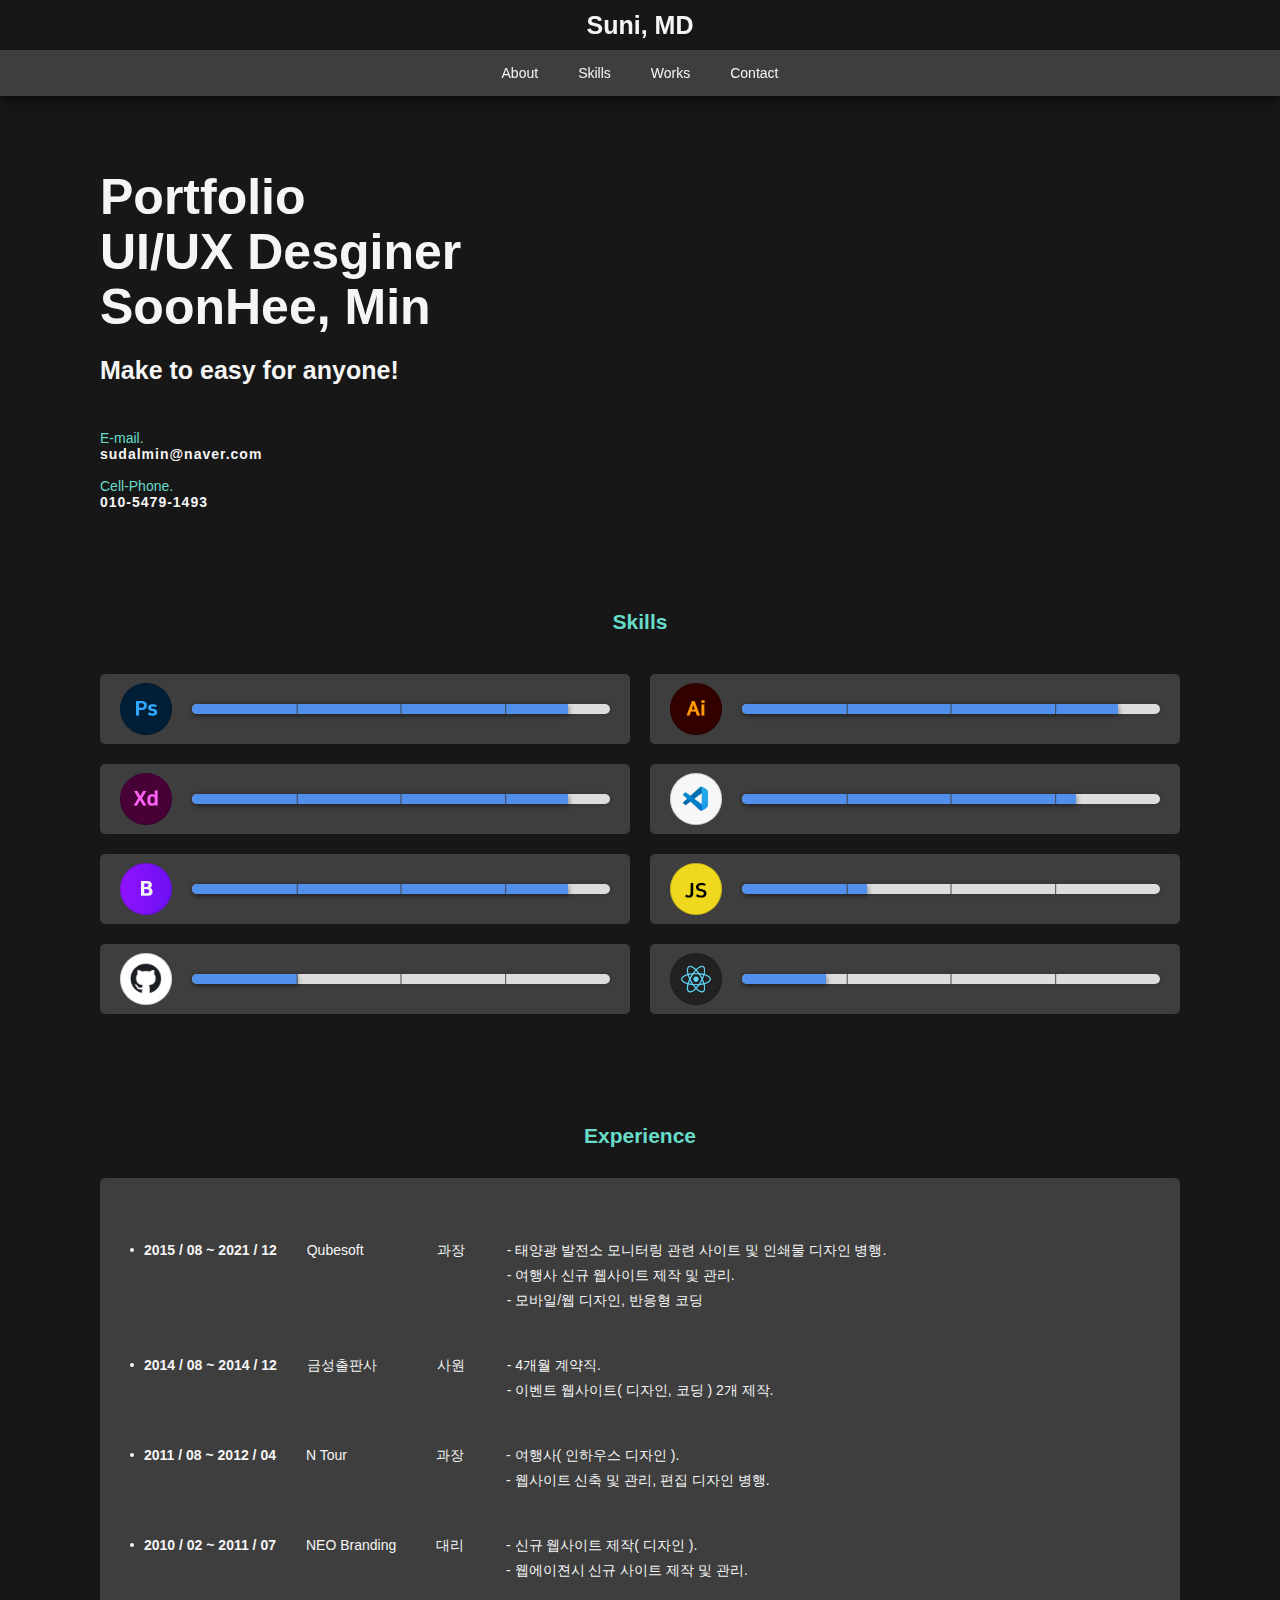
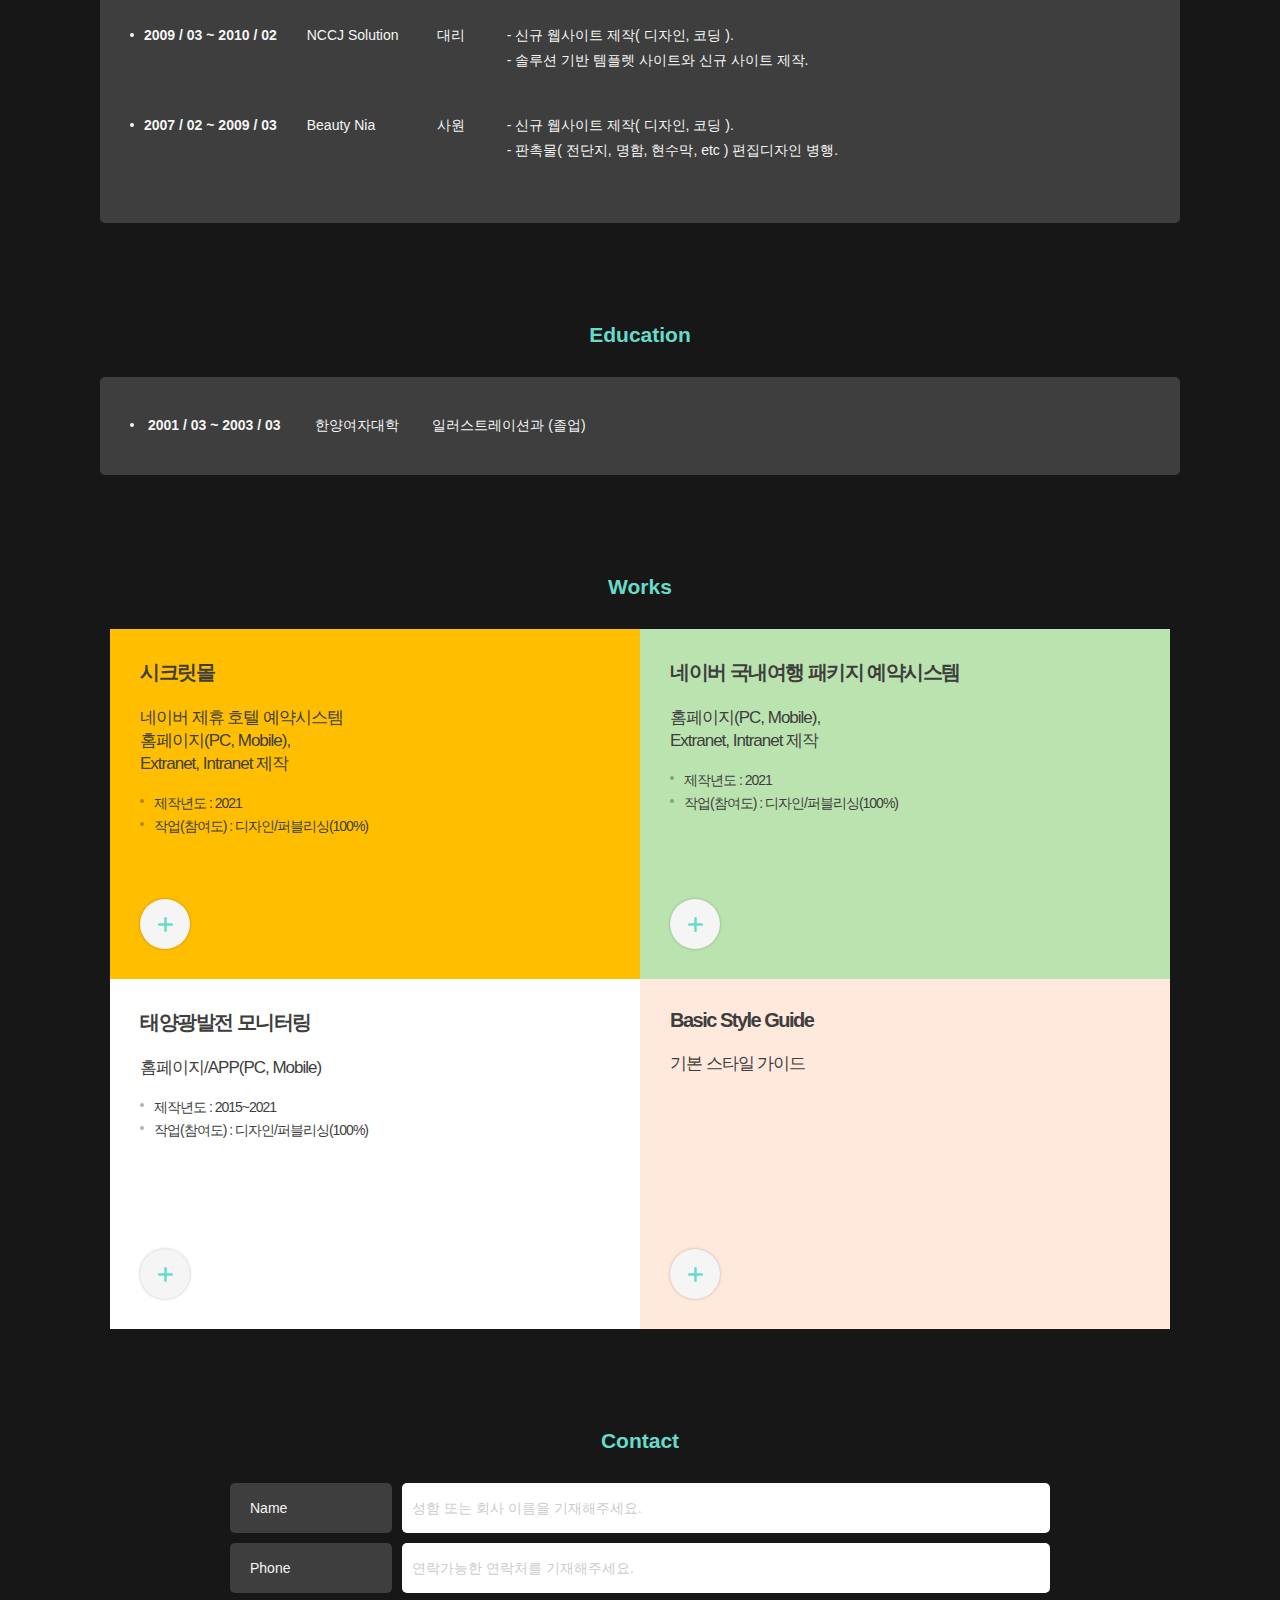
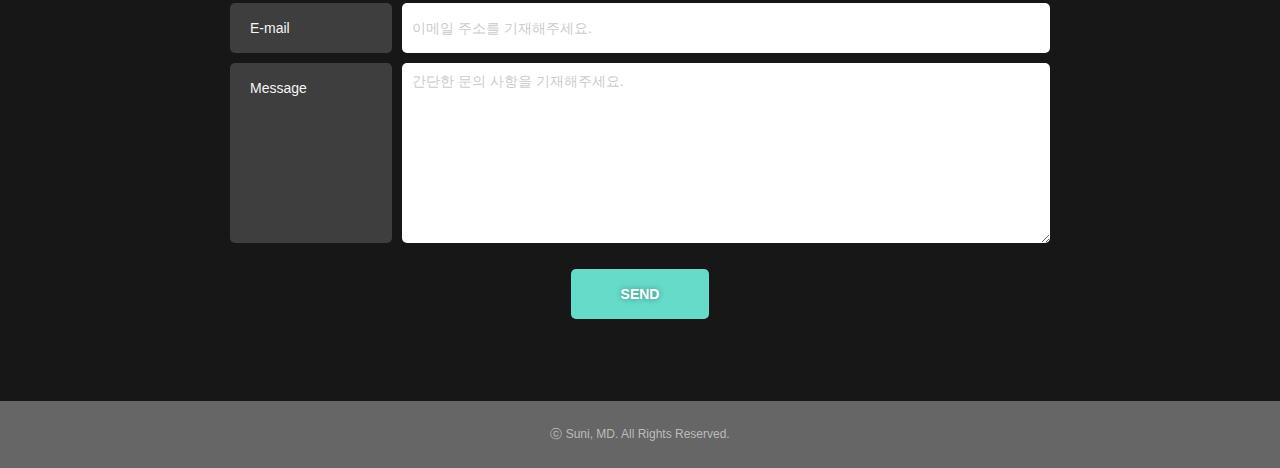
==== index.html @ 27a42ab7 "first commit" ====
<!DOCTYPE html>
<html lang="ko">
<head>
<meta charset="utf-8" />
<title>Suni - Portfolio</title>
<meta name="viewport" content="width=device-width,initial-scale=1.0,minimum-scale=1.0,maximum-scale=1.0" />
<link rel="stylesheet" href="css/common.css">
<script src="js/jquery-3.4.1.min.js"></script>
<script src="js/includeHtml.js"></script>

</head>
<body>

<!-- ------------------------------------ -->

<!-- 모달 -->
<script>includeModal();</script>

<script type="text/javascript">

	$(document).ready(function(){
		$(".load_overlay, .load_overlay_01, .load_overlay_02, .load_overlay_03").click(function(){
			$("html").css("height","100%");
			$("html").css("overflow","auto");
			$("body").css("height","100%");
			$("body").css("overflow","auto");
		});

		$(".load_overlay").click(function(){
			$(".modal-wrapper").show();
		});
		$(".load_overlay_01").click(function(){
			$(".modal-wrapper_01").show();
		});
		$(".load_overlay_02").click(function(){
			$(".modal-wrapper_02").show();
		});
		$(".load_overlay_03").click(function(){
			$(".modal-wrapper_03").show();
		});

		$(".btn_close").click(function(){
			$(".modal-wrapper").hide();
			$(".modal-wrapper_01").hide();
			$(".modal-wrapper_02").hide();
			$(".modal-wrapper_03").hide();
			$(".modal-wrapper").hide();
			$("html").css("height","initial");
			$("html").css("overflow","auto");
			$("body").css("height","initial");
			$("body").css("overflow","auto");
		});
	});

</script>

<!-- ------------------------------------ -->
	<div>

		<!-- header -->
		<div class="header">
			<div class="h_wrap">
				<div class="logo">Suni, MD</div>
				<div class="hamburg"><img src="img/ic_hamburg.svg"/></div>
				<div class="gnb">
					<ul>
						<li>About</li>
						<li>Skills</li>
						<li>Works</li>
						<li>Contact</li>
					</ul>
				</div>
			</div>
		</div>

		<script>
			 window.onscroll = function() {scrollFunction()};

			// var media = window.matchMedia(mediaQueryString);
			
			let vHeader = document.querySelector(".header");
			let vHwrap = document.querySelector(".h_wrap");
			let vLogo = document.querySelector(".logo");
			let vGnb = document.querySelector(".gnb");

			if (matchMedia("screen and (min-width: 576px)").matches) {
				// 767px 이상에서 사용할 JavaScript
				function scrollFunction() {
				  if (document.body.scrollTop > 300 || document.documentElement.scrollTop > 300 ) {
				  	vHeader.classList.add("ch_header");
				  	vHwrap.classList.add("ch_h_wrap");
				  	vLogo.classList.add("ch_logo");
				  	vGnb.classList.add("ch_gnb");
				  } else {
				  	vHeader.classList.remove("ch_header");
				  	vHwrap.classList.remove("ch_h_wrap");
				  	vLogo.classList.remove("ch_logo");
				  	vGnb.classList.remove("ch_gnb");
				  }
				}
			} else {
			  // 767px 미만에서 사용할 JavaScript
			  function scrollFunction() {
				  if (document.body.scrollTop > 300 || document.documentElement.scrollTop > 300 ) {
				  	vHeader.classList.add("ch_header");
				  	vHwrap.classList.add("ch_h_wrap");
				  	vLogo.classList.add("ch_logo");
				  	vGnb.classList.add("ch_gnb");
				  } else {
				  	vHeader.classList.remove("ch_header");
				  	vHwrap.classList.remove("ch_h_wrap");
				  	vLogo.classList.remove("ch_logo");
				  	vGnb.classList.remove("ch_gnb");
				  }
				}
			}

		</script>

		<!-- contents -->
		<div class="contents">

			<div class="wr_cont">
				<!-- ------------------------------------ -->
				<div class="p_about">
					<p>
						Portfolio<br/>
						UI/UX Desginer<br/>
						SoonHee, Min<br/>
						<span style="font-size:50%;">Make to easy for anyone!</span>

					</p>
					<br/>
					<br/>
					<dl>
						<dt>E-mail.</dt>
						<dd>sudalmin@naver.com</dd>
					</dl>
					<br/>
					<dl>
						<dt>Cell-Phone.</dt>
						<dd>010-5479-1493</dd>
					</dl>
				</div>

				<!-- ------------------------------------ -->
				<div class="p_skill">
					<h2>Skills</h2>
					<ul>
						<li>
							<div class="sbox">
								<div class="ic_gpro posi_01"></div>
								<div class="bar">
									<div class="line"></div>
									<span style="width:90%;"></span>
								</div>
							</div>
						</li>
						<li>
							<div class="sbox">
								<div class="ic_gpro posi_02"></div>
								<div class="bar">
									<div class="line"></div>
									<span style="width:90%;"></span>
								</div>
							</div>
						</li>
						<li>
							<div class="sbox">
								<div class="ic_gpro posi_03"></div>
								<div class="bar">
									<div class="line"></div>
									<span style="width:90%;"></span>
								</div>
							</div>
						</li>
						<li>
							<div class="sbox">
								<div class="ic_gpro posi_04"></div>
								<div class="bar">
									<div class="line"></div>
									<span style="width:80%;"></span>
								</div>
							</div>
						</li>
						<li>
							<div class="sbox">
								<div class="ic_gpro posi_05"></div>
								<div class="bar">
									<div class="line"></div>
									<span style="width:90%;"></span>
								</div>
							</div>
						</li>
						<li>
							<div class="sbox">
								<div class="ic_gpro posi_06"></div>
								<div class="bar">
									<div class="line"></div>
									<span style="width:30%;"></span>
								</div>
							</div>
						</li>
						<li>
							<div class="sbox">
								<div class="ic_gpro posi_07"></div>
								<div class="bar">
									<div class="line"></div>
									<span style="width:25%;"></span>
								</div>
							</div>
						</li>
						<li>
							<div class="sbox">
								<div class="ic_gpro posi_08"></div>
								<div class="bar">
									<div class="line"></div>
									<span style="width:20%;"></span>
								</div>
							</div>
						</li>
					</ul>
				</div>

				<!-- ------------------------------------ -->
				<div class="p_Expe">
					<h2>Experience</h2>
					<div>
						<ul>
							<li>
								<span>2015 / 08 ~ 2021 / 12</span>
								<span class="c_name">Qubesoft</span>
								<span class="c_local">과장</span>
								<span>
									- 태양광 발전소 모니터링 관련 사이트 및 인쇄물 디자인 병행.<br/>
									- 여행사 신규 웹사이트 제작 및 관리.<br/>
									- 모바일/웹 디자인, 반응형 코딩
								</span>
							</li>
							<li>
								<span>2014 / 08 ~ 2014 / 12</span>
								<span class="c_name">금성출판사</span>
								<span class="c_local">사원</span>
								<span>
									- 4개월 계약직.<br/>
									- 이벤트 웹사이트( 디자인, 코딩 ) 2개 제작. 
								</span>
							</li>
							<li>
								<span>2011 / 08 ~ 2012 / 04</span>
								<span class="c_name">N Tour</span>
								<span class="c_local">과장</span>
								<span>
									- 여행사( 인하우스 디자인 ).<br/>
									- 웹사이트 신축 및 관리, 편집 디자인 병행.  
								</span>
							</li>
							<li>
								<span>2010 / 02 ~ 2011 / 07</span>
								<span class="c_name">NEO Branding</span>
								<span class="c_local">대리</span>
								<span>
									- 신규 웹사이트 제작( 디자인 ).<br/>
									- 웹에이젼시 신규 사이트 제작 및 관리. 
								</span>
							</li>
							<li>
								<span>2009 / 03 ~ 2010 / 02</span>
								<span class="c_name">NCCJ Solution</span>
								<span class="c_local">대리</span>
								<span>
									- 신규 웹사이트 제작( 디자인, 코딩 ).<br/>
									- 솔루션 기반 템플렛 사이트와 신규 사이트 제작. 
								</span>
							</li>
							<li>
								<span>2007 / 02 ~ 2009 / 03</span>
								<span class="c_name">Beauty Nia</span>
								<span class="c_local">사원</span>
								<span>
									- 신규 웹사이트 제작( 디자인, 코딩 ).<br/>
									- 판촉물( 전단지, 명함, 현수막, etc ) 편집디자인 병행. 
								</span>
							</li>
						</ul>

						<!-- <table>
							<colgroup>
								<col style="width: 20%;">
								<col style="width: 10%;">
								<col style="width: 10%;">
								<col style="width: 60%;">
							</colgroup>
							<thead>
								<tr>
									<th>기간</th>
									<th>회사명</th>
									<th>직급</th>
									<th>업무 내용</th>
								</tr>
							</thead>
							<tbody>
								<tr>
									<td>2015 / 08 ~ 2021 / 12</td>
									<td>Qubesoft</td>
									<td>과장</td>
									<td class="t_left">
										- 태양광 발전소 모니터링 관련 사이트 및 인쇄물 디자인 병행.<br/>
										- 여행사 신규 웹사이트 제작 및 관리.<br/>
										- 모바일/웹 디자인, 반응형 코딩
									</td>
								</tr>
								<tr>
									<td>2014 / 08 ~ 2014 / 12</td>
									<td>금성출판사</td>
									<td>사원</td>
									<td class="t_left">
										- 4개월 계약직.<br/>
										- 이벤트 웹사이트( 디자인, 코딩 ) 2개 제작. 
									</td>
								</tr>
								<tr>
									<td>2011 / 08 ~ 2012 / 04</td>
									<td>N Tour</td>
									<td>과장</td>
									<td class="t_left">
										- 여행사( 인하우스 디자인 ).<br/>
										- 웹사이트 신축 및 관리, 편집 디자인 병행.  
									</td>
								</tr>
								<tr>
									<td>2010 / 02 ~ 2011 / 07</td>
									<td>NEO Branding</td>
									<td>대리</td>
									<td class="t_left">
										- 신규 웹사이트 제작( 디자인 ).<br/>
										- 웹에이젼시 신규 사이트 제작 및 관리. 
									</td>
								</tr>
								<tr>
									<td>2009 / 03 ~ 2010 / 02</td>
									<td>NCCJ Solution</td>
									<td>대리</td>
									<td class="t_left">
										- 신규 웹사이트 제작( 디자인, 코딩 ).<br/>
										- 솔루션 기반 템플렛 사이트와 신규 사이트 제작. 
									</td>
								</tr>
								<tr>
									<td>2007 / 02 ~ 2009 / 03</td>
									<td>Beauty Nia</td>
									<td>사원</td>
									<td class="t_left">
										- 신규 웹사이트 제작( 디자인, 코딩 ).<br/>
										- 판촉물( 전단지, 명함, 현수막, etc ) 편집디자인 병행. 
									</td>
								</tr>
							</tbody>
						</table> -->
					</div>
				</div>

				<!-- ------------------------------------ -->
				<div class="p_Edu">
					<h2>Education</h2>
					<div>
						<ul>
							<li>
								<span>2001 / 03 ~ 2003 / 03</span>
								<span>한양여자대학</span>
								<span>일러스트레이션과 (졸업)</span>
							</li>
						</ul>
					</div>
				</div>

				<!-- ------------------------------------ -->
				<div class="p_Works">
					<h2>Works</h2>
					<div class="gallery">
						<div class="gbox pf_01">
							<div>
								<h3>시크릿몰</h3>
								<p>네이버 제휴 호텔 예약시스템<br/> 
									홈페이지(PC, Mobile),<br/>
									Extranet, Intranet 제작
								</p>
								<ul>
									<li>제작년도 : 2021</li>
									<li>작업(참여도) : 디자인/퍼블리싱(100%)</li>
								</ul>
								<button type="button" class="load_overlay"><span></span></button>
							</div>
						</div>
						<div class="gbox pf_02">
							<div>
								<h3>네이버 국내여행 패키지 예약시스템</h3>
								<p>
									홈페이지(PC, Mobile),<br/>
									Extranet, Intranet 제작
								</p>
								<ul>
									<li>제작년도 : 2021</li>
									<li>작업(참여도) : 디자인/퍼블리싱(100%)</li>
								</ul>
								<button type="button" class="load_overlay_01"><span></span></button>
							</div>
						</div>
						<div class="gbox pf_03">
							<div>
								<h3>태양광발전 모니터링</h3>
								<p>
									홈페이지/APP(PC, Mobile)
								</p>
								<ul>
									<li>제작년도 : 2015~2021</li>
									<li>작업(참여도) : 디자인/퍼블리싱(100%)</li>
								</ul>
								<button type="button" class="load_overlay_02"><span></span></button>
							</div>
						</div>
						<div class="gbox pf_04">
							<div>
								<h3>Basic Style Guide</h3>
								<p>
									기본 스타일 가이드
								</p>
								<button type="button" class="load_overlay_03"><span></span></button>
							</div>
						</div>
					</div>
				</div>

				<!-- ------------------------------------ -->
				<div class="p_Contact">
					<h2>Contact</h2>
					<div class="form">
						<div>
							<label>Name</label>
							<input type="text" placeholder="성함 또는 회사 이름을 기재해주세요.">
						</div>
						<div>
							<label>Phone</label>
							<input type="text" placeholder="연락가능한 연락처를 기재해주세요.">
						</div>
						<div>
							<label>E-mail</label>
							<input type="text" placeholder="이메일 주소를 기재해주세요.">
						</div>
						<div>
							<label>Message</label>
							<textarea rows="10" placeholder="간단한 문의 사항을 기재해주세요."></textarea>
						</div>
					</div>
					<br/>
					<div>
						<button type="button">SEND</button>
					</div>
					<br/>
					<br/>
				</div>

			</div>
		</div>
		<!-- footer -->
		<div class="footer">
			<div>ⓒ Suni, MD. All Rights Reserved.</div>
		</div>

	</div>

</body>
</html>
---- css/common.css ----
@charset "utf-8";

*, html{-webkit-box-sizing: border-box; -moz-box-sizing: border-box; box-sizing: border-box; -webkit-text-size-adjust: none; margin: 0; padding: 0;}
html,body,div,span,applet,object,iframe,h1,h2,h3,h4,h5,h6,p,blockquote,pre,a,abbr,acronym,address,big,cite,code,del,dfn,em,img,ins,kbd,q,s,samp,small,strike,strong,sub,sup,tt,var,b,u,i,center,dl,dt,dd,ol,ul,li,fieldset,form,label,legend,table,caption,tbody,tfoot,thead,tr,th,td,article,aside,canvas,details,figcaption,figure,footer,header,hgroup,menu,nav,section,summary,time,mark,audio,video{margin:0;padding:0;border:0;outline:0;}

html,body,form,fieldset,p,div,h1,h2,h3,h4,h5,h6{-webkit-text-size-adjust:none}

article,aside,details,figcaption,figure,footer,header,hgroup,menu,nav,section{display:block;clear:both;}

html { font-family:-apple-system,BlinkMacSystemFont,"Malgun Gothic","맑은 고딕",helvetica,"Apple SD Gothic Neo",sans-serif; -ms-text-size-adjust: 100%; -webkit-text-size-adjust: 100%; font-size: 62.5%; }

body {font-size: 1.4rem;overflow-x: hidden;min-width:320px; /*-webkit-overflow-scrolling: touch;*/color:#1a1a1a;background:#171717; }

a { background: transparent; text-decoration: none; -webkit-tap-highlight-color: transparent; color: #1a1a1a; }

a:active { outline: 0; }

a:active { color: #3990e6; }



audio, canvas, progress, video { display: inline-block; vertical-align: baseline; }

audio:not([controls]) { display: none; height: 0; }

svg:not(:root) { overflow: hidden; }



hr { -moz-box-sizing: content-box; box-sizing: content-box; height: 0; }

pre { overflow: auto; white-space: pre; white-space: pre-wrap; word-wrap: break-word; }

code, kbd, pre, samp { font-family: monospace; font-size: 1rem}

mark { background: #ff0; color: #1a1a1a; }

dfn { font-style: italic; }

table { border-collapse: collapse; border-spacing: 0; }

td, th { padding: 0; }

ul, ol { list-style: none outside none; }

h1, h2, h3,strong {font-weight: 600; }

img{vertical-align:middle;border:0;-ms-interpolation-mode:bicubic;}



button, input, optgroup, select, textarea { color: inherit; font: inherit; margin: 0; }

button { overflow: visible; }

button, select { text-transform: none; }

button, html input[type="button"], input[type="reset"], input[type="submit"] { -webkit-appearance: button; cursor: pointer; }

button[disabled], html input[disabled] { cursor: default; }

button::-moz-focus-inner, input::-moz-focus-inner { border: 0; padding: 0; }

input { line-height: normal; }

input[type="checkbox"], input[type="radio"] { box-sizing: border-box; padding: 0; }

input[type="number"]::-webkit-inner-spin-button, input[type="number"]::-webkit-outer-spin-button { height: auto; }

input[type="search"] { -webkit-appearance: textfield; -moz-box-sizing: border-box; -webkit-box-sizing: border-box; box-sizing: border-box; }

input[type="search"]::-webkit-search-cancel-button, input[type="search"]::-webkit-search-decoration { -webkit-appearance: none; }

textarea { overflow: auto; resize: vertical; }

button, input, select, textarea { }

input::-moz-placeholder, textarea::-moz-placeholder { color: #cccccc; }

input:-ms-input-placeholder, textarea:-ms-input-placeholder { color: #cccccc; }

input::-webkit-input-placeholder, textarea::-webkit-input-placeholder { color: #cccccc; }



/*commos*/

.border_box{ -webkit-box-sizing: border-box; -moz-box-sizing: border-box; box-sizing: border-box; }

.fl{float:left;}.fr{float:right;}.hide{display:none!important;}.show{display: block!important;}

.ellipsis { white-space:nowrap; text-overflow:ellipsis; overflow:hidden}

.break { word-break:break-all; word-wrap:break-word}

.clearfix:after{content:'\0020';display:block;height:0;clear:both}.clearfix{*zoom:1}





/*noScript*/

.noScript{margin:10px;text-align:center;background:#adb9c4;color:#fff;display:block; height:40px;line-height:40px}


/* header */
.header{ text-align: center; transition: .1s; position: fixed; width: 100%; top: 0; z-index: 7; 
	background-color: #171717; box-shadow: 0px 5px 10px rgba(0, 0, 0, .5); align-items: center; justify-content: center; }
.header .logo{ color: #F5F5F5; height: 50px; line-height: 50px; font-weight: bold; font-size: 25px; transition: .1s; }
.header .gnb{ color: #F5F5F5; text-align: center; background-color: #3E3E3E; transition: .1s;}
.header .gnb ul{ display: flex; align-items: center; justify-content: center; }
.header .gnb ul li{ padding:15px 20px; transition: .1s; }
.header .gnb ul li:hover{ font-weight: bold; color: #67DBC9; }
.header .gnb ul li:hover::before{content: '[ ';}
.header .gnb ul li:hover::after{content: ' ]';}
.header div.hamburg{ display: none; }
.ch_header{ padding: 0; display: flex; }
.header .ch_logo{ font-size: 20px; padding-top: 0; padding-left: 10px; height: 50px; line-height: 50px; }
.header .ch_gnb{ background-color: transparent;margin-left: auto; padding-right: 0px; }

.header div.h_wrap{ width: 100%; margin: 0 auto; }
.header div.ch_h_wrap{ max-width: 1100px; margin: 0 auto; display: flex; }

/*.ch2_header{ border: red solid 1px; }*/

@media (max-width: 576px) {
	.header{ display: block; }
	.header .logo{}
	.header div.hamburg{  }
	.header .gnb{}

	.ch_header{ display: flex; height: 60px; }
	.header .ch_logo{ padding-left: 10px; font-size: 17px; }
	.header .ch_gnb{ margin-left: auto; padding-right: 10px; }
	.header .ch_gnb ul li{ padding-left:10px; padding-right: 10px; }
 }

/* footer */
.footer{ background-color: #666666; text-align: center; color: #bbbbbb; font-size: 12px;}
.footer div{padding: 25px;}

/* contents */
.contents{ padding: 50px 0; text-align: center; color: #F5F5F5; margin-top: 120px; }
.contents div.wr_cont{ max-width: 1100px; margin: 0 auto; }
@media (max-width: 576px) {
	.contents{ margin-top: 0; padding-top: 150px; }
}

div.wr_cont h2{margin-top: 100px; margin-bottom:30px;color: #67DBC9;}

div.p_about{ text-align: left; padding: 0 10px; }
div.p_about p{font-size: 5rem; font-weight:bold; line-height: 55px;}
div.p_about dl{ font-weight: 500; }
div.p_about dl dt{ color: #67DBC9; }
div.p_about dl dd{ font-weight: bold; letter-spacing: 1px; }
div.p_about button.btn_resume{ margin-top: 20px; background-color: #555555; color: #67DBC9; height: 50px; display: flex; align-items: center; justify-content: center;
	text-shadow: 0px 0px 6px rgba(0, 0, 0, 0.6); font-weight: bold; padding: 0 30px; border-radius: 5px;border:rgba(103, 219, 201, .5) solid 1px; }
div.p_about button.btn_resume img{ margin-left: 10px; margin-top: 1px; }
div.p_about button.btn_resume:hover{ background-color: #333333; border:rgba(103, 219, 201, .2) solid 1px; }

div.p_skill{}
div.p_skill ul{ display: flex; flex-wrap: wrap;}
div.p_skill ul li{ width: calc(100%/2); }
div.p_skill ul li div.sbox{border-radius: 5px; min-height: 70px; background-color: #3E3E3E; margin: 10px; display: flex; align-items: center; justify-content: center; }
div.p_skill ul li div.sbox div.ic_gpro{ display: inline-block; width: 52px; height: 52px; background-image: url(../img/ic_gpro.png); margin-left:20px; }
div.p_skill ul li div.sbox div.ic_gpro.posi_01{background-position: 0px 0px;}
div.p_skill ul li div.sbox div.ic_gpro.posi_02{background-position: -52px 0px;}
div.p_skill ul li div.sbox div.ic_gpro.posi_03{background-position: -104px 0px;}
div.p_skill ul li div.sbox div.ic_gpro.posi_04{background-position: -156px 0px;}
div.p_skill ul li div.sbox div.ic_gpro.posi_05{background-position: -208px 0px;}
div.p_skill ul li div.sbox div.ic_gpro.posi_06{background-position: -260px 0px;}
div.p_skill ul li div.sbox div.ic_gpro.posi_07{background-position: -312px 0px;}
div.p_skill ul li div.sbox div.ic_gpro.posi_08{background-position: -364px 0px;}
div.p_skill ul li div.sbox div.bar{ position: relative; background-color: #dddddd; height: 10px; flex: 1 1 auto; border-radius:5px; margin: auto 20px; box-shadow: 0px 0px 5px rgb(0,0,0,.2); }
div.p_skill ul li div.sbox div.bar div.line{z-index: 1; position: absolute; width:100%; height: 10px; background-image: url(../img/bar_line.svg); background-size: cover;}
div.p_skill ul li div.sbox div.bar span{ position: absolute; left: 0; top:0; right:auto; bottom: auto; background-color:#508FEC; height: 10px; border-radius:5px 0 0 5px; box-shadow: 1px 2px 5px rgb(0,0,0,.4); }
@media (max-width: 576px) { 
	div.p_skill ul li div.sbox{ display: block; padding-bottom: 10px; }
	div.p_skill ul li div.sbox div.ic_gpro{margin-left: 0px; margin: 10px 0;}
	div.p_skill ul li div.sbox div.bar{ margin: 0px 10px; }
}


div.p_Expe{ padding: 0 10px; }
div.p_Expe div{background-color:#3E3E3E; border-radius: 5px; padding: 40px 30px;}
/*div.p_Expe table{ width: 100%; }
div.p_Expe table thead th{ background-color:#282828; font-weight: normal; color: #a2a2a2; padding: 15px 10px; font-weight: bold; }
div.p_Expe table td{ padding: 15px 10px; vertical-align: top; border-bottom: 1px solid #555555; }
div.p_Expe table td.t_left{ text-align: left; }*/
div.p_Expe ul{}
div.p_Expe ul li{ text-align: left; padding: 20px 0; border-bottom: 0px solid #555555; display: flex; flex-wrap: wrap; align-items: flex-start; position: relative; }
div.p_Expe ul li:first-child{ padding-top: 20px }
div.p_Expe ul li::before{ content: ''; display: inline-block; width: 4px; height: 4px; margin-bottom: 3px; margin-right: 10px; margin-top: 10px; background-color: #F5F5F5; border-radius: 2px; }
div.p_Expe ul li span{ margin-right: 30px; display: inline-block; line-height: 25px; }
div.p_Expe ul li span:first-child{ font-weight: bold; }
div.p_Expe ul li span:last-child{ margin-right: 0; }
div.p_Expe ul li span.c_name{ width: 100px; }
div.p_Expe ul li span.c_local{ width: 40px; }
@media (max-width: 576px) {
	div.p_Expe div{padding: 20px;}
	div.p_Expe ul li{ padding-top: 0;}
	div.p_Expe ul li:first-child{ padding-top: 0; }
	div.p_Expe ul li:last-child{ padding-bottom: 0; }
	div.p_Expe ul li::before{ margin-bottom: 3px; margin-right: 10px; margin-top: 0px; position: absolute; top:10px; left: 0; }
	div.p_Expe ul li span:first-child{ font-weight: bold; }
	div.p_Expe ul li span:last-child{ line-height: 18px; color: #999999; }
	div.p_Expe ul li span, div.p_Expe ul li span.c_name, div.p_Expe ul li span.c_local{ display: block; width: 100%; padding-left: 15px;}
}

div.p_Edu{ padding: 0 10px; }
div.p_Edu div{background-color:#3E3E3E; border-radius: 5px; padding: 40px 30px;}
div.p_Edu ul{}
div.p_Edu ul li{ text-align: left; }
div.p_Edu ul li::before{ content: ''; display: inline-block; width: 4px; height: 4px; margin-bottom: 3px; margin-right: 10px; background-color:#F5F5F5; border-radius: 2px; }
div.p_Edu ul li span{ margin-right: 30px; }
div.p_Edu ul li span:first-child{ font-weight: bold; }
div.p_Edu ul li span:last-child{ margin-right: 0; }
@media (max-width: 576px) { 
	div.p_Edu div{padding: 20px;}
	div.p_Edu ul li{position: relative;}
	div.p_Edu ul li::before{ margin-bottom: 0px; position: absolute; left: 0; top:10px; }
	div.p_Edu ul li span{ display: block; padding-left: 15px; line-height: 20px; }
	div.p_Edu ul li span:first-child{ font-weight: bold; }
}

div.p_Works{ padding: 0 10px; }
div.p_Works div.gallery{  display: flex; flex-wrap: wrap; padding: 0 10px; }
div.p_Works div.gallery div.gbox{ width: calc(100%/2); height: 350px; flex: 1 1 auto;  position: relative; }
div.p_Works div.gallery div.gbox.pf_01{ background-color: #FFBE00; }
div.p_Works div.gallery div.gbox.pf_02{ background-color: #BBE3AF; }
div.p_Works div.gallery div.gbox.pf_03{ background-color: #ffffff; }
div.p_Works div.gallery div.gbox.pf_04{ background-color: #FFE9DC; }
div.p_Works div.gallery div.gbox div{ padding: 30px; text-align: left; color: #3E3E3E; letter-spacing: -1px; }
div.p_Works div.gallery div.gbox div h3{font-size: 20px; letter-spacing: -1.5px; }
div.p_Works div.gallery div.gbox div p{ font-size: 17px;margin: 20px 0; font-weight: 500; }
div.p_Works div.gallery div.gbox div ul li{ font-size: 14px; margin-bottom: 5px; }
div.p_Works div.gallery div.gbox div ul li::before{ content: ''; display: inline-block; width: 4px; height: 4px; border-radius: 2px; background-color: rgba(0, 0, 0, 0.3); margin-bottom: 5px; margin-right: 10px; }
div.p_Works div.gallery div.gbox div button{ position: absolute; bottom: 30px; left: 30px; top:auto; right:auto; width:50px; height: 50px; border-radius: 25px; transition: width .2s; background-color: #F5F5F5; box-shadow: 0px 0px 3px rgba(0, 0, 0, .25); border: none; display: flex; align-items: center; justify-content: center; }
div.p_Works div.gallery div.gbox div button span{content: ""; display: inline-block; background-image: url(../img/ic_plus.svg); background-size: cover; width: 15px; height: 15px; }
div.p_Works div.gallery div.gbox div button:hover{ width: 100px; }
div.p_Works div.gallery div.gbox div button:hover span{ display: none; }
div.p_Works div.gallery div.gbox div button:hover::before{content: "Detail"; color:#67DBC9; font-weight: bold; }
@media (max-width: 576px) { 
	div.p_Works div.gallery div.gbox{ width: 100%; }
	div.p_Works div.gallery div.gbox div{ padding: 20px; }
	div.p_Works div.gallery div.gbox div p br{ display: none; }
	div.p_Works div.gallery div.gbox div button{ bottom: 20px; left: 20px; }
}

div.p_Contact{}
div.p_Contact div.form{width: 820px; margin: 0 auto;}
div.p_Contact div.form div{ display: flex; align-items: stretch; justify-content: stretch; margin-bottom: 10px; }
div.p_Contact div.form div label{ background-color:#3E3E3E; line-height: 50px; border-radius: 5px; width: 20%; margin-right: 10px; text-align: left; padding-left: 20px; }
div.p_Contact div.form div input[type=text]{ height: 50px; padding: 0 10px; }
div.p_Contact div.form div input[type=text], div.p_Contact div.form div textarea{ border: none; border-radius: 5px; width: 80%; color: #555555; }
div.p_Contact div.form div textarea{ padding: 10px;  }
div.p_Contact button{ background-color:#67DBC9; color: #ffffff; padding: 0 50px; height: 50px; line-height: 50px; font-weight: bold; border-radius: 5px; border:none; text-shadow: 0px 0px 6px rgba(0, 0, 0, 0.4); }
div.p_Contact button:hover{ background-color:#58BDAD; }
@media (max-width: 576px) { 
	div.p_Contact{ }
	div.p_Contact div.form{width: 100%;}
	div.p_Contact div.form div{ display: block; padding:0 10px;}
	div.p_Contact div.form div label{ display: block; margin-right: 0px; padding-left: 0px; padding-bottom: 10px; background-color: transparent; height: initial; line-height: initial; }
	div.p_Contact div.form div input[type=text]{ height: 50px; padding:0px; }
	div.p_Contact div.form div input[type=text], div.p_Contact div.form div textarea{ width: 100%; padding: 0px; }
	div.p_Contact div.form div input[type=text]::placeholder, div.p_Contact div.form div textarea::placeholder { padding-left: 10px; }
}

div.modal-wrapper, div.modal-wrapper_01, div.modal-wrapper_02, div.modal-wrapper_03{ position: fixed; z-index: 10; left: 0; top:0; right: auto; bottom:0; width: 100%; height: 100%; 
	background-color:rgba(0, 0, 0,.7); display:flex; align-items: center; justify-content: center; padding: 20px; }
div.modal{width: 100%; height: 100%; background-color:#171717; border:rgba(255, 255, 255, .2) solid 1px; position:relative;border-radius: 20px; padding: 40px;}
div.modal button.btn_close{ position: absolute; top: -20px; right: 0px;
	margin-left: auto; width: 50px; height: 50px; display: inline-block; border-radius: 25px; border: none; 
	background-color: transparent; box-shadow: 0 0 6px rgba(0, 0, 0, .7); 
}
div.modal button.btn_close img{ width: 100%; }
div.modal div.conts{ position:relative; height: 100%; }
div.modal div.m-head{ position: absolute; top: 0; left: 0; width: 100%; background-color:#171717; height: 40px; }
div.modal div.m-head h2{ position: absolute; top: -15px; left: 0px; color: #67dbc9; font-size: 30px; font-weight: 600; }
div.modal div.m-head hr{ position: absolute; bottom: 0px; left: 0px; display: block; width: 100%; border: none; border-bottom: 1px solid #484848; box-shadow: 0 3px 3px rgb(0 0 0 / 50%); }
div.modal div.conts div.page{overflow: hidden; overflow-y: auto; height: 100%;padding: 30px;padding-top: 80px;}

div.modal div.conts div.page::-webkit-scrollbar {
    width: 10px;
  }
div.modal div.conts div.page::-webkit-scrollbar-thumb {
    background-color: #2f3542;
    border-radius: 0px;
    background-clip: padding-box;
    border: 2px solid transparent;
  }
div.modal div.conts div.page::-webkit-scrollbar-track {
    background-color: black;
    border-radius: 0px;
    /*box-shadow: inset 0px 0px 5px white;*/
  }

/* accordion */

.accordion {
  width: 100%;
  /*padding: 1.2rem 0;
  border-radius: 1rem;
  background: #3E3E3E;*/
/*   box-shadow: 0 0 5rem lightgrey; */
}

.accordion__heading {
  margin-bottom: 1rem;
  padding: 0 1.4rem;
}

.accordion__item:not(:last-child) {
  border-bottom: 1px solid #171717;
}

.accordion__btn {
  display: flex;
  justify-content: space-between;
  align-items: center;
  width: 100%;
  padding: 1.2rem 1.4rem;
  background-color: #3E3E3E;
  border: none;
  outline: none;
  color: var(--color-text);
  font-size: 1.2rem;
  text-align: left;
  cursor: pointer;
  transition: 0.1s; height: 400px;
  position: relative;
  background-repeat: no-repeat; background-position: right;
}
.accordion__btn.bg_1{background-image: url(../img/arc_1.png); }
.accordion__btn.bg_2{background-image: url(../img/arc_3.png); }
.accordion__btn.bg_3{background-image: url(../img/arc_2.png); }
.accordion__btn.bg_4{background-image: url(../img/arc_4.svg); }
.accordion__btn:hover {
  color: var(--color-purple);
  background-color: inherit;
}

.accordion__item--active .accordion__btn {
  color: var(--color-purple);
  border-bottom: 2px solid var(--color-purple);
  background-color: #3E3E3E;
}
.accordion__caption{ width: 100%; padding: 0 40px; position: relative; }
.accordion__caption div{ width: 50%; }
.accordion__caption div.title{ font-size: 14px; text-shadow: rgba(0, 0, 0, .5) 1px 0 10px;}
.accordion__caption div.title h3{ font-size: 25px; font-weight: bold; letter-spacing: -2px; margin-bottom: 10px;}
.accordion__caption div.title p{ display: none; }
.accordion__caption div.title ul li{ margin-bottom: 5px; width: 100%; position: relative; padding-left: 10px; }
.accordion__caption div.title ul li::before{ content: ''; display: inline-block; width: 4px; height: 4px; border-radius: 2px; background-color:#5EC1B1; position: absolute; top:9px;left: 0; }
.accordion__caption div.title ul li span{ display: inline-block; vertical-align: top;}
.accordion__caption div.title ul li span:first-child{ color:#67DBC9 ; width: 65px; }
.accordion__caption div.title ul li span:last-child{}
.accordion__caption div.title ul li:last-child span:last-child{ display: block; margin-top: 5px; }

/*. fa-lightbulb {
  padding-right: 1rem;
}*/
.accordion__icon {
  border-radius: 50%;
  transform: rotate(0deg);
  transition: 0.3s ease-in-out;
  opacity: 0.9;
  position: absolute; bottom: 20px; left: 0; width: 100%; text-align: center;
}
.accordion__item--active .accordion__icon {
  transform: rotate(180deg);
}

.accordion__content {
  font-weight: 300;
  max-height: 0;
  opacity: 0;
  overflow: hidden;
  color: var(--color-text-muted);
  transform: translateX(16px);
  transition: max-height 0.5s ease, opacity 0.5s, transform 0.5s;
  background-color: #303030;
}
.accordion__content p { padding: 1rem 1.8rem;}
.accordion__content img{ width: 100%; max-width:960px;}
.accordion__content h4{ color: #67DBC9; padding-top: 20px; padding-bottom: 20px; }

.accordion__item--active .accordion__content {
  opacity: 1;
  transform: translateX(0px);
  max-height: 600px;
  overflow-y: auto;
}

.accordion__item--active .accordion__content::-webkit-scrollbar {
    width: 10px;
  }
.accordion__item--active .accordion__content::-webkit-scrollbar-thumb {
    background-color: #2f3542;
    border-radius: 0px;
    background-clip: padding-box;
    border: 2px solid transparent;
  }
.accordion__item--active .accordion__content::-webkit-scrollbar-track {
    background-color: black;
    border-radius: 0px;
    /*box-shadow: inset 0px 0px 5px white;*/
  }
/*@media (max-width: 992px){
  .accordion__caption div.title{ font-size: 1.2vw; letter-spacing: -1px; }
	.accordion__caption div.title h3{ font-size: 2.5vw; font-weight: bold; }
	.accordion__caption div.title p{ font-size: 1.5vw; margin: 10px 0; }
}*/
@media (max-width: 769px) { 
	.accordion__btn { height: 400px; padding: 2.2rem 1.4rem; background-position-x: 150%; }
	.accordion__caption{ padding: 10px; }
	.accordion__caption div.title{ font-size: 14px; }
	.accordion__caption div.title h3{ font-size: 25px; }
	.accordion__caption div.title ul{ margin-top: 10px; }
	.accordion__caption div.title ul li{ margin-bottom: 5px; padding-left: 10px; }
	.accordion__caption div.title ul li::before{}
	.accordion__caption div.title ul li span{ display: block; }
	.accordion__caption div.title ul li span:first-child{ width: 100%; }
	.accordion__caption div.title ul li span:last-child{  }
}

@media (max-width: 576px) { 
	.accordion__btn { height: 300px; background-position: -50% 0px; }
	.accordion__caption{ display: inline-block; padding: 0; position: relative; }
	.accordion__caption div{ width: 100%; }
	.accordion__caption div.title{ font-size: 13px; }
	.accordion__caption div.title h3{ font-size: 18px; }
	.accordion__caption div.title p{ display: block; }
	.accordion__caption div.title ul{ margin-top: 10px; display: none; }
	.accordion__caption div.title ul li{ margin-bottom: 3px; padding-left: 0px; }
	.accordion__caption div.title ul li::before{ display: none; }
	.accordion__caption div.title ul li span:first-child{ width: 65px; }
	.accordion__caption div.title ul li span:last-child{  }
}
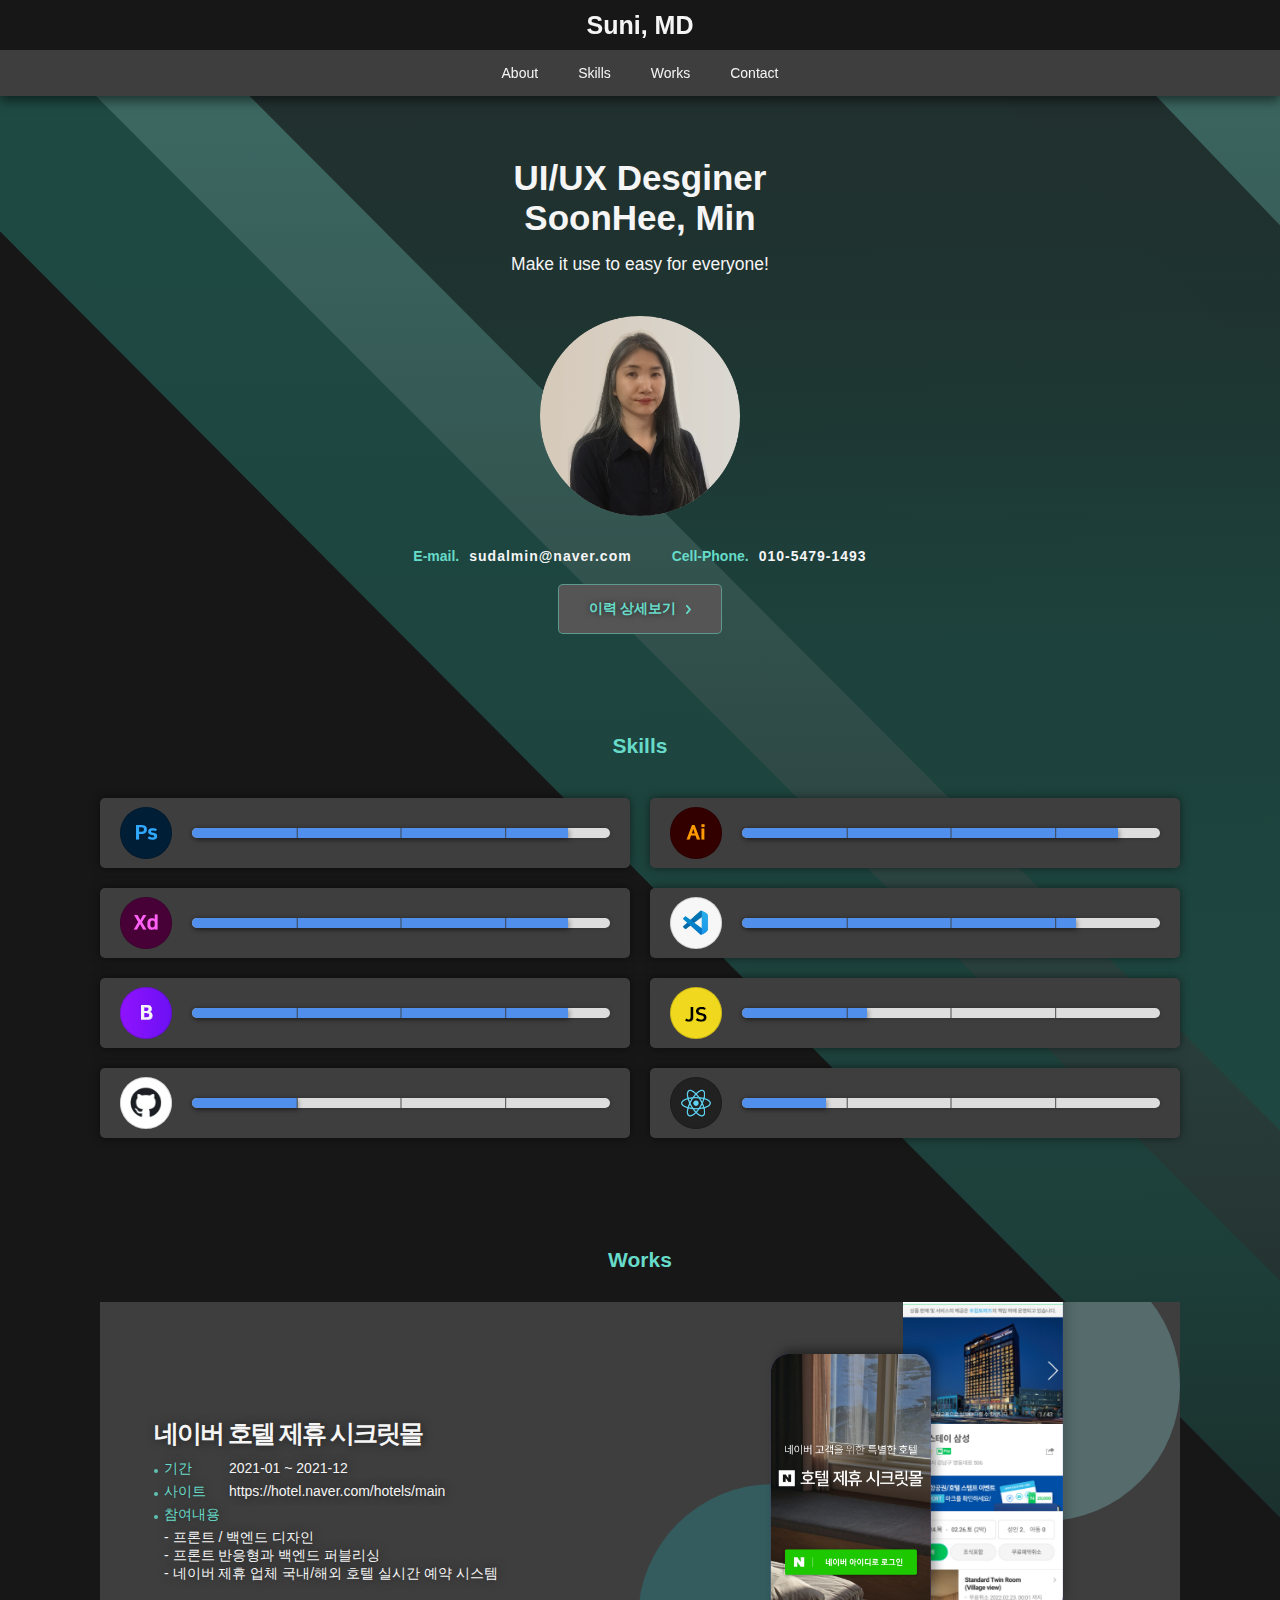
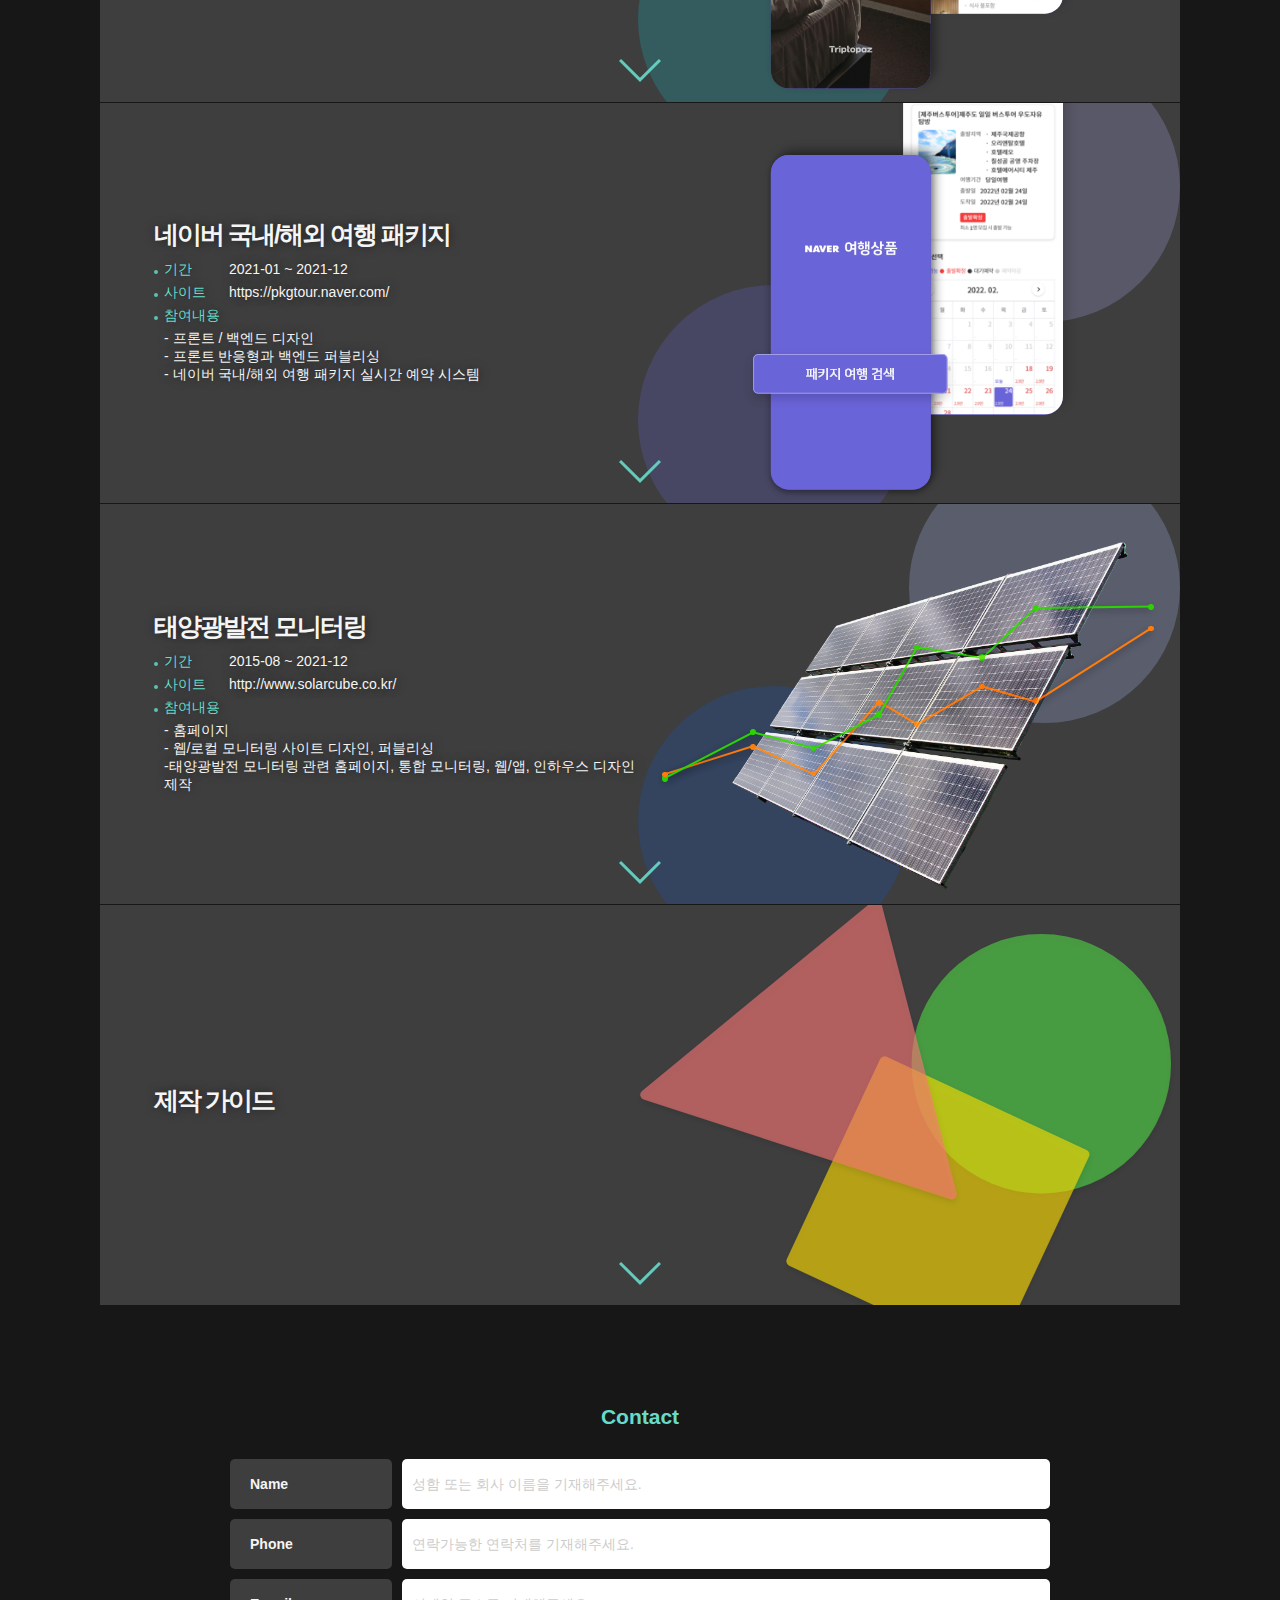
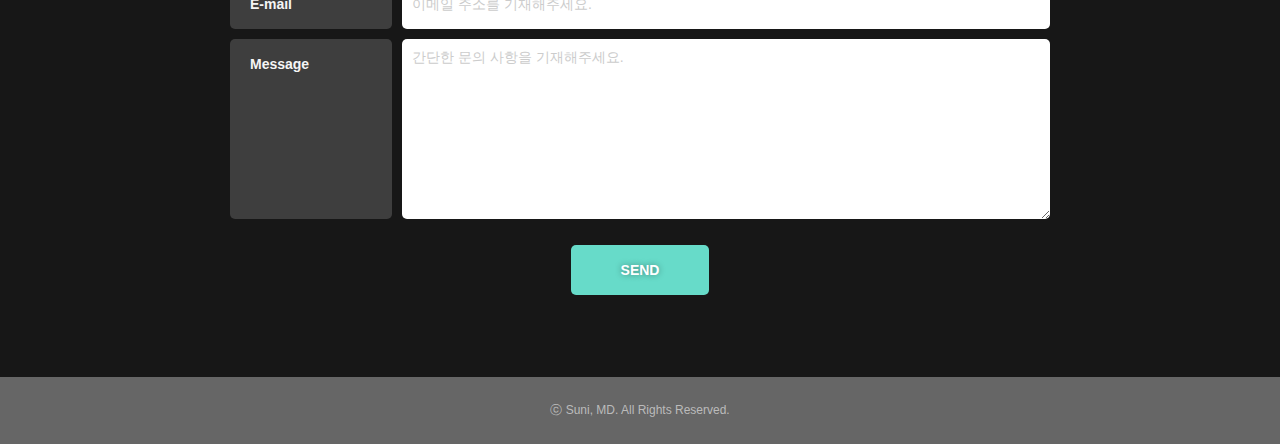
==== commit b09646f6: "photo add" ====
--- a/index.html
+++ b/index.html
@@ -19,24 +19,15 @@
 <script type="text/javascript">
 
 	$(document).ready(function(){
-		$(".load_overlay, .load_overlay_01, .load_overlay_02, .load_overlay_03").click(function(){
+		$(".btn_resume").click(function(){
 			$("html").css("height","100%");
 			$("html").css("overflow","auto");
 			$("body").css("height","100%");
 			$("body").css("overflow","auto");
 		});
 
-		$(".load_overlay").click(function(){
+		$(".btn_resume").click(function(){
 			$(".modal-wrapper").show();
-		});
-		$(".load_overlay_01").click(function(){
-			$(".modal-wrapper_01").show();
-		});
-		$(".load_overlay_02").click(function(){
-			$(".modal-wrapper_02").show();
-		});
-		$(".load_overlay_03").click(function(){
-			$(".modal-wrapper_03").show();
 		});
 
 		$(".btn_close").click(function(){
@@ -64,14 +55,36 @@
 				<div class="hamburg"><img src="img/ic_hamburg.svg"/></div>
 				<div class="gnb">
 					<ul>
-						<li>About</li>
-						<li>Skills</li>
-						<li>Works</li>
-						<li>Contact</li>
+						<li onclick="anC1()">About</li>
+						<li onclick="anC2()">Skills</li>
+						<li onclick="anC3()">Works</li>
+						<li onclick="anC4()">Contact</li>
 					</ul>
 				</div>
 			</div>
 		</div>
+		<script type="text/javascript">
+			function anC1() {
+				document.getElementById('about').scrollIntoView({
+		            behavior: 'smooth'
+		        });
+			}
+			function anC2() {
+				document.getElementById('skills').scrollIntoView({
+		            behavior: 'smooth'
+		        });
+			}
+			function anC3() {
+				document.getElementById('works').scrollIntoView({
+		            behavior: 'smooth'
+		        });
+			}
+			function anC4() {
+				document.getElementById('contact').scrollIntoView({
+		            behavior: 'smooth'
+		        });
+			}
+		</script>
 
 		<script>
 			 window.onscroll = function() {scrollFunction()};
@@ -118,33 +131,37 @@
 		</script>
 
 		<!-- contents -->
-		<div class="contents">
+		<div class="contents" id="about">
 
 			<div class="wr_cont">
 				<!-- ------------------------------------ -->
 				<div class="p_about">
-					<p>
-						Portfolio<br/>
-						UI/UX Desginer<br/>
-						SoonHee, Min<br/>
-						<span style="font-size:50%;">Make to easy for anyone!</span>
-
-					</p>
-					<br/>
-					<br/>
-					<dl>
-						<dt>E-mail.</dt>
-						<dd>sudalmin@naver.com</dd>
-					</dl>
-					<br/>
-					<dl>
-						<dt>Cell-Phone.</dt>
-						<dd>010-5479-1493</dd>
-					</dl>
+						<p class="txt">
+							UI/UX Desginer<br>
+							SoonHee, Min<br>
+							<span style="font-size:50%; font-weight: 500;">Make it use to easy for everyone!</span>
+						</p>
+						<br>
+						<br>
+						<p class="me"><img src="img/me3.png"/></p>
+						<br>
+						<br>
+						<div class="con">
+							<dl>
+								<dt>E-mail.</dt>
+								<dd>sudalmin@naver.com</dd>
+							</dl>
+							<dl>
+								<dt>Cell-Phone.</dt>
+								<dd>010-5479-1493</dd>
+							</dl>
+						</div>
+						<button type="button" class="btn_resume">이력 상세보기 <img src="img/arrw.svg" /></button>
+					
 				</div>
 
 				<!-- ------------------------------------ -->
-				<div class="p_skill">
+				<div class="p_skill" id="skills">
 					<h2>Skills</h2>
 					<ul>
 						<li>
@@ -223,243 +240,157 @@
 				</div>
 
 				<!-- ------------------------------------ -->
-				<div class="p_Expe">
-					<h2>Experience</h2>
-					<div>
-						<ul>
-							<li>
-								<span>2015 / 08 ~ 2021 / 12</span>
-								<span class="c_name">Qubesoft</span>
-								<span class="c_local">과장</span>
-								<span>
-									- 태양광 발전소 모니터링 관련 사이트 및 인쇄물 디자인 병행.<br/>
-									- 여행사 신규 웹사이트 제작 및 관리.<br/>
-									- 모바일/웹 디자인, 반응형 코딩
-								</span>
-							</li>
-							<li>
-								<span>2014 / 08 ~ 2014 / 12</span>
-								<span class="c_name">금성출판사</span>
-								<span class="c_local">사원</span>
-								<span>
-									- 4개월 계약직.<br/>
-									- 이벤트 웹사이트( 디자인, 코딩 ) 2개 제작. 
-								</span>
-							</li>
-							<li>
-								<span>2011 / 08 ~ 2012 / 04</span>
-								<span class="c_name">N Tour</span>
-								<span class="c_local">과장</span>
-								<span>
-									- 여행사( 인하우스 디자인 ).<br/>
-									- 웹사이트 신축 및 관리, 편집 디자인 병행.  
-								</span>
-							</li>
-							<li>
-								<span>2010 / 02 ~ 2011 / 07</span>
-								<span class="c_name">NEO Branding</span>
-								<span class="c_local">대리</span>
-								<span>
-									- 신규 웹사이트 제작( 디자인 ).<br/>
-									- 웹에이젼시 신규 사이트 제작 및 관리. 
-								</span>
-							</li>
-							<li>
-								<span>2009 / 03 ~ 2010 / 02</span>
-								<span class="c_name">NCCJ Solution</span>
-								<span class="c_local">대리</span>
-								<span>
-									- 신규 웹사이트 제작( 디자인, 코딩 ).<br/>
-									- 솔루션 기반 템플렛 사이트와 신규 사이트 제작. 
-								</span>
-							</li>
-							<li>
-								<span>2007 / 02 ~ 2009 / 03</span>
-								<span class="c_name">Beauty Nia</span>
-								<span class="c_local">사원</span>
-								<span>
-									- 신규 웹사이트 제작( 디자인, 코딩 ).<br/>
-									- 판촉물( 전단지, 명함, 현수막, etc ) 편집디자인 병행. 
-								</span>
-							</li>
-						</ul>
-
-						<!-- <table>
-							<colgroup>
-								<col style="width: 20%;">
-								<col style="width: 10%;">
-								<col style="width: 10%;">
-								<col style="width: 60%;">
-							</colgroup>
-							<thead>
-								<tr>
-									<th>기간</th>
-									<th>회사명</th>
-									<th>직급</th>
-									<th>업무 내용</th>
-								</tr>
-							</thead>
-							<tbody>
-								<tr>
-									<td>2015 / 08 ~ 2021 / 12</td>
-									<td>Qubesoft</td>
-									<td>과장</td>
-									<td class="t_left">
-										- 태양광 발전소 모니터링 관련 사이트 및 인쇄물 디자인 병행.<br/>
-										- 여행사 신규 웹사이트 제작 및 관리.<br/>
-										- 모바일/웹 디자인, 반응형 코딩
-									</td>
-								</tr>
-								<tr>
-									<td>2014 / 08 ~ 2014 / 12</td>
-									<td>금성출판사</td>
-									<td>사원</td>
-									<td class="t_left">
-										- 4개월 계약직.<br/>
-										- 이벤트 웹사이트( 디자인, 코딩 ) 2개 제작. 
-									</td>
-								</tr>
-								<tr>
-									<td>2011 / 08 ~ 2012 / 04</td>
-									<td>N Tour</td>
-									<td>과장</td>
-									<td class="t_left">
-										- 여행사( 인하우스 디자인 ).<br/>
-										- 웹사이트 신축 및 관리, 편집 디자인 병행.  
-									</td>
-								</tr>
-								<tr>
-									<td>2010 / 02 ~ 2011 / 07</td>
-									<td>NEO Branding</td>
-									<td>대리</td>
-									<td class="t_left">
-										- 신규 웹사이트 제작( 디자인 ).<br/>
-										- 웹에이젼시 신규 사이트 제작 및 관리. 
-									</td>
-								</tr>
-								<tr>
-									<td>2009 / 03 ~ 2010 / 02</td>
-									<td>NCCJ Solution</td>
-									<td>대리</td>
-									<td class="t_left">
-										- 신규 웹사이트 제작( 디자인, 코딩 ).<br/>
-										- 솔루션 기반 템플렛 사이트와 신규 사이트 제작. 
-									</td>
-								</tr>
-								<tr>
-									<td>2007 / 02 ~ 2009 / 03</td>
-									<td>Beauty Nia</td>
-									<td>사원</td>
-									<td class="t_left">
-										- 신규 웹사이트 제작( 디자인, 코딩 ).<br/>
-										- 판촉물( 전단지, 명함, 현수막, etc ) 편집디자인 병행. 
-									</td>
-								</tr>
-							</tbody>
-						</table> -->
+				<div class="p_Works" id="works">
+					<h2>Works</h2>
+					<div class="accordion">
+						<div class="accordion__item">
+						    <button class="accordion__btn bg_1">
+						      <div class="accordion__caption">
+						      	  <div class="title">
+								      <h3>네이버 호텔 제휴 시크릿몰</h3>
+								      <p>네이버 제휴 업체 국내/해외 호텔 실시간 예약 시스템</p>
+								      <ul>
+								      	<li><span>기간</span><span>2021-01 ~  2021-12</span></li>
+								      	<li><span>사이트</span><span>https://hotel.naver.com/hotels/main</span></li>
+								      	<li><span>참여내용</span><span>- 프론트 / 백엔드 디자인<br>
+								      		- 프론트 반응형과 백엔드 퍼블리싱<br>
+								      		- 네이버 제휴 업체 국내/해외 호텔 실시간 예약 시스템</span></li>
+								      </ul>
+								  </div>
+							      <!-- <div class="img_ani"><img src="img/arc_1.png"/></div> -->
+							  </div>
+						      <span class="accordion__icon"><img src="img/arco_btn.svg"/></span>
+						    </button>
+
+						    <div class="accordion__content">
+						      <p>
+						      	<h4>Front</h4>
+						      	<img src="img/img_hotel_0.png"/>
+						      	<br>
+						      	<br>
+						      	<h4>Backend</h4>
+						      	<img src="img/img_hotel_1.png"/>
+						      </p>
+						    </div>
+					  	</div>
+					  	<div class="accordion__item">
+						    <button class="accordion__btn bg_2">
+						      <div class="accordion__caption">
+						      	  <div class="title">
+								      <h3>네이버 국내/해외 여행 패키지</h3>
+								      <p>네이버 제휴 업체 국내/해외 호텔 실시간 예약 시스템</p>
+								      <ul>
+								      	<li><span>기간</span><span>2021-01 ~  2021-12</span></li>
+								      	<li><span>사이트</span><span>https://pkgtour.naver.com/</span></li>
+								      	<li><span>참여내용</span><span>- 프론트 / 백엔드 디자인<br>
+								      		- 프론트 반응형과 백엔드 퍼블리싱<br>
+								      		- 네이버 국내/해외 여행 패키지 실시간 예약 시스템</span></li>
+								      </ul>
+								  </div>
+							  </div>
+						      <span class="accordion__icon"><img src="img/arco_btn.svg"/></span>
+						    </button>
+
+						    <div class="accordion__content">
+						      <p>
+						      	<h4>Front / Backend</h4>
+						      	<img src="img/img_pkg_1.png"/>
+						      </p>
+						    </div>
+					  	</div>
+					  	<div class="accordion__item">
+						    <button class="accordion__btn bg_3">
+						      <div class="accordion__caption">
+						      	  <div class="title">
+								      <h3>태양광발전 모니터링</h3>
+								      <p>네이버 제휴 업체 국내/해외 호텔 실시간 예약 시스템</p>
+								      <ul>
+								      	<li><span>기간</span><span>2015-08 ~  2021-12</span></li>
+								      	<li><span>사이트</span><span>http://www.solarcube.co.kr/</span></li>
+								      	<li><span>참여내용</span><span>- 홈페이지<br>
+								      		- 웹/로컬 모니터링 사이트 디자인, 퍼블리싱<br>
+								      		-태양광발전 모니터링 관련 홈페이지, 통합 모니터링, 웹/앱, 인하우스 디자인 제작</span></li>
+								      </ul>
+								  </div>
+							  </div>
+						      <span class="accordion__icon"><img src="img/arco_btn.svg"/></span>
+						    </button>
+
+						    <div class="accordion__content">
+						      <p>
+						      	<h4>Page</h4>
+						      	<img src="img/img_qb_0.png"/>			      	
+						      </p>
+						    </div>
+					  	</div>
+					  	<div class="accordion__item">
+						    <button class="accordion__btn bg_4">
+						      <div class="accordion__caption">
+						      	  <div class="title">
+								      <h3>제작 가이드</h3>
+								      <p>스타일 가이드</p>
+								  </div>
+							  </div>
+						      <span class="accordion__icon"><img src="img/arco_btn.svg"/></span>
+						    </button>
+
+						    <div class="accordion__content">
+						      <p>
+						      	<img src="img/img_st_0.png"/>
+						      </p>
+						    </div>
+					  	</div>
 					</div>
 				</div>
+				<script type="text/javascript">
+					// select all accordion items
+					const accItems = document.querySelectorAll(".accordion__item");
+
+					// add a click event for all items
+					accItems.forEach((acc) => acc.addEventListener("click", toggleAcc));
+
+					function toggleAcc() {
+					  // remove active class from all items exept the current item (this)
+					  accItems.forEach((item) => item != this ? item.classList.remove("accordion__item--active") : null
+					  );
+
+					  // toggle active class on current item
+					  if (this.classList != "accordion__item--active") {
+					    this.classList.toggle("accordion__item--active");
+					  }
+					}
+				</script>
 
 				<!-- ------------------------------------ -->
-				<div class="p_Edu">
-					<h2>Education</h2>
-					<div>
-						<ul>
-							<li>
-								<span>2001 / 03 ~ 2003 / 03</span>
-								<span>한양여자대학</span>
-								<span>일러스트레이션과 (졸업)</span>
-							</li>
-						</ul>
-					</div>
+				<div class="p_Contact" id="contact">
+					<h2>Contact</h2>
+						<form action="MAILTO:sudalmin@naver.com" method="post" enctype="text/plain">
+						<div class="form">
+							<div>
+								<label for="Name">Name</label>
+								<input type="text" name="Name" placeholder="성함 또는 회사 이름을 기재해주세요.">
+							</div>
+							<div>
+								<label for="Phone">Phone</label>
+								<input type="text" name="Phone" placeholder="연락가능한 연락처를 기재해주세요.">
+							</div>
+							<div>
+								<label for="Email">E-mail</label>
+								<input type="text" name="Email" placeholder="이메일 주소를 기재해주세요.">
+							</div>
+							<div>
+								<label for="Message">Message</label>
+								<textarea rows="10" name="Message" placeholder="간단한 문의 사항을 기재해주세요."></textarea>
+							</div>
+						</div>
+						<br>
+						<div>
+							<button type="submit">SEND</button>
+						</div>
+					</form>
+					<br>
+					<br>
 				</div>
-
-				<!-- ------------------------------------ -->
-				<div class="p_Works">
-					<h2>Works</h2>
-					<div class="gallery">
-						<div class="gbox pf_01">
-							<div>
-								<h3>시크릿몰</h3>
-								<p>네이버 제휴 호텔 예약시스템<br/> 
-									홈페이지(PC, Mobile),<br/>
-									Extranet, Intranet 제작
-								</p>
-								<ul>
-									<li>제작년도 : 2021</li>
-									<li>작업(참여도) : 디자인/퍼블리싱(100%)</li>
-								</ul>
-								<button type="button" class="load_overlay"><span></span></button>
-							</div>
-						</div>
-						<div class="gbox pf_02">
-							<div>
-								<h3>네이버 국내여행 패키지 예약시스템</h3>
-								<p>
-									홈페이지(PC, Mobile),<br/>
-									Extranet, Intranet 제작
-								</p>
-								<ul>
-									<li>제작년도 : 2021</li>
-									<li>작업(참여도) : 디자인/퍼블리싱(100%)</li>
-								</ul>
-								<button type="button" class="load_overlay_01"><span></span></button>
-							</div>
-						</div>
-						<div class="gbox pf_03">
-							<div>
-								<h3>태양광발전 모니터링</h3>
-								<p>
-									홈페이지/APP(PC, Mobile)
-								</p>
-								<ul>
-									<li>제작년도 : 2015~2021</li>
-									<li>작업(참여도) : 디자인/퍼블리싱(100%)</li>
-								</ul>
-								<button type="button" class="load_overlay_02"><span></span></button>
-							</div>
-						</div>
-						<div class="gbox pf_04">
-							<div>
-								<h3>Basic Style Guide</h3>
-								<p>
-									기본 스타일 가이드
-								</p>
-								<button type="button" class="load_overlay_03"><span></span></button>
-							</div>
-						</div>
-					</div>
-				</div>
-
-				<!-- ------------------------------------ -->
-				<div class="p_Contact">
-					<h2>Contact</h2>
-					<div class="form">
-						<div>
-							<label>Name</label>
-							<input type="text" placeholder="성함 또는 회사 이름을 기재해주세요.">
-						</div>
-						<div>
-							<label>Phone</label>
-							<input type="text" placeholder="연락가능한 연락처를 기재해주세요.">
-						</div>
-						<div>
-							<label>E-mail</label>
-							<input type="text" placeholder="이메일 주소를 기재해주세요.">
-						</div>
-						<div>
-							<label>Message</label>
-							<textarea rows="10" placeholder="간단한 문의 사항을 기재해주세요."></textarea>
-						</div>
-					</div>
-					<br/>
-					<div>
-						<button type="button">SEND</button>
-					</div>
-					<br/>
-					<br/>
-				</div>
-
 			</div>
 		</div>
 		<!-- footer -->
--- a/css/common.css
+++ b/css/common.css
@@ -103,6 +103,7 @@
 
 .noScript{margin:10px;text-align:center;background:#adb9c4;color:#fff;display:block; height:40px;line-height:40px}
 
+body{ background-image: url(../img/bg.svg); background-repeat: no-repeat; background-position:top left; }
 
 /* header */
 .header{ text-align: center; transition: .1s; position: fixed; width: 100%; top: 0; z-index: 7; 
@@ -141,7 +142,7 @@
 .footer div{padding: 25px;}
 
 /* contents */
-.contents{ padding: 50px 0; text-align: center; color: #F5F5F5; margin-top: 120px; }
+.contents{ padding-bottom: 50px; text-align: center; color: #F5F5F5; margin-top: 98px; }
 .contents div.wr_cont{ max-width: 1100px; margin: 0 auto; }
 @media (max-width: 576px) {
 	.contents{ margin-top: 0; padding-top: 150px; }
@@ -149,20 +150,32 @@
 
 div.wr_cont h2{margin-top: 100px; margin-bottom:30px;color: #67DBC9;}
 
-div.p_about{ text-align: left; padding: 0 10px; }
-div.p_about p{font-size: 5rem; font-weight:bold; line-height: 55px;}
-div.p_about dl{ font-weight: 500; }
-div.p_about dl dt{ color: #67DBC9; }
-div.p_about dl dd{ font-weight: bold; letter-spacing: 1px; }
-div.p_about button.btn_resume{ margin-top: 20px; background-color: #555555; color: #67DBC9; height: 50px; display: flex; align-items: center; justify-content: center;
+/*div.p_about{ text-align: right; padding: 0 10px; background-size: contain;
+background-image: url(../img/me.png); background-repeat: no-repeat; background-position: 30px; }*/
+div.p_about{ text-align: center; padding: 0 10px; padding-top: 60px; }
+div.p_about p.me{ width: 200px; margin: 0 auto; }
+div.p_about p.me img{ width: 100%; }
+div.p_about p.txt{font-size: 35px; font-weight:bold; line-height: 40px;}
+div.p_about div.con{ display: flex; align-items: center; justify-content: center; }
+div.p_about div.con dl{ font-weight: 500; margin: 0 20px; display: flex; }
+div.p_about div.con dl dt{ color: #67DBC9; font-weight: bold; padding-right: 10px; white-space: nowrap; }
+div.p_about div.con dl dd{ font-weight: bold; letter-spacing: 1px; white-space: nowrap; }
+div.p_about button.btn_resume{ margin: 0 auto; margin-top: 20px; background-color: #555555; color: #67DBC9; height: 50px; display: flex; align-items: center; justify-content: center;
 	text-shadow: 0px 0px 6px rgba(0, 0, 0, 0.6); font-weight: bold; padding: 0 30px; border-radius: 5px;border:rgba(103, 219, 201, .5) solid 1px; }
 div.p_about button.btn_resume img{ margin-left: 10px; margin-top: 1px; }
 div.p_about button.btn_resume:hover{ background-color: #333333; border:rgba(103, 219, 201, .2) solid 1px; }
+@media (max-width: 769px) { 
+div.p_about{ padding-top: 0px; }
+div.p_about button.btn_resume{width: 100%;}
+div.p_about div.con{ display: block; flex-wrap: wrap; }
+div.p_about div.con dl{ display: block; }
+div.p_about div.con dl:last-child{padding-top: 20px;}
+}
 
 div.p_skill{}
 div.p_skill ul{ display: flex; flex-wrap: wrap;}
 div.p_skill ul li{ width: calc(100%/2); }
-div.p_skill ul li div.sbox{border-radius: 5px; min-height: 70px; background-color: #3E3E3E; margin: 10px; display: flex; align-items: center; justify-content: center; }
+div.p_skill ul li div.sbox{border-radius: 5px; min-height: 70px; background-color: #3E3E3E; margin: 10px; display: flex; align-items: center; justify-content: center; box-shadow: 0px 0px 10px rgb(0, 0, 0, .5); }
 div.p_skill ul li div.sbox div.ic_gpro{ display: inline-block; width: 52px; height: 52px; background-image: url(../img/ic_gpro.png); margin-left:20px; }
 div.p_skill ul li div.sbox div.ic_gpro.posi_01{background-position: 0px 0px;}
 div.p_skill ul li div.sbox div.ic_gpro.posi_02{background-position: -52px 0px;}
@@ -179,49 +192,6 @@
 	div.p_skill ul li div.sbox{ display: block; padding-bottom: 10px; }
 	div.p_skill ul li div.sbox div.ic_gpro{margin-left: 0px; margin: 10px 0;}
 	div.p_skill ul li div.sbox div.bar{ margin: 0px 10px; }
-}
-
-
-div.p_Expe{ padding: 0 10px; }
-div.p_Expe div{background-color:#3E3E3E; border-radius: 5px; padding: 40px 30px;}
-/*div.p_Expe table{ width: 100%; }
-div.p_Expe table thead th{ background-color:#282828; font-weight: normal; color: #a2a2a2; padding: 15px 10px; font-weight: bold; }
-div.p_Expe table td{ padding: 15px 10px; vertical-align: top; border-bottom: 1px solid #555555; }
-div.p_Expe table td.t_left{ text-align: left; }*/
-div.p_Expe ul{}
-div.p_Expe ul li{ text-align: left; padding: 20px 0; border-bottom: 0px solid #555555; display: flex; flex-wrap: wrap; align-items: flex-start; position: relative; }
-div.p_Expe ul li:first-child{ padding-top: 20px }
-div.p_Expe ul li::before{ content: ''; display: inline-block; width: 4px; height: 4px; margin-bottom: 3px; margin-right: 10px; margin-top: 10px; background-color: #F5F5F5; border-radius: 2px; }
-div.p_Expe ul li span{ margin-right: 30px; display: inline-block; line-height: 25px; }
-div.p_Expe ul li span:first-child{ font-weight: bold; }
-div.p_Expe ul li span:last-child{ margin-right: 0; }
-div.p_Expe ul li span.c_name{ width: 100px; }
-div.p_Expe ul li span.c_local{ width: 40px; }
-@media (max-width: 576px) {
-	div.p_Expe div{padding: 20px;}
-	div.p_Expe ul li{ padding-top: 0;}
-	div.p_Expe ul li:first-child{ padding-top: 0; }
-	div.p_Expe ul li:last-child{ padding-bottom: 0; }
-	div.p_Expe ul li::before{ margin-bottom: 3px; margin-right: 10px; margin-top: 0px; position: absolute; top:10px; left: 0; }
-	div.p_Expe ul li span:first-child{ font-weight: bold; }
-	div.p_Expe ul li span:last-child{ line-height: 18px; color: #999999; }
-	div.p_Expe ul li span, div.p_Expe ul li span.c_name, div.p_Expe ul li span.c_local{ display: block; width: 100%; padding-left: 15px;}
-}
-
-div.p_Edu{ padding: 0 10px; }
-div.p_Edu div{background-color:#3E3E3E; border-radius: 5px; padding: 40px 30px;}
-div.p_Edu ul{}
-div.p_Edu ul li{ text-align: left; }
-div.p_Edu ul li::before{ content: ''; display: inline-block; width: 4px; height: 4px; margin-bottom: 3px; margin-right: 10px; background-color:#F5F5F5; border-radius: 2px; }
-div.p_Edu ul li span{ margin-right: 30px; }
-div.p_Edu ul li span:first-child{ font-weight: bold; }
-div.p_Edu ul li span:last-child{ margin-right: 0; }
-@media (max-width: 576px) { 
-	div.p_Edu div{padding: 20px;}
-	div.p_Edu ul li{position: relative;}
-	div.p_Edu ul li::before{ margin-bottom: 0px; position: absolute; left: 0; top:10px; }
-	div.p_Edu ul li span{ display: block; padding-left: 15px; line-height: 20px; }
-	div.p_Edu ul li span:first-child{ font-weight: bold; }
 }
 
 div.p_Works{ padding: 0 10px; }
@@ -251,7 +221,7 @@
 div.p_Contact{}
 div.p_Contact div.form{width: 820px; margin: 0 auto;}
 div.p_Contact div.form div{ display: flex; align-items: stretch; justify-content: stretch; margin-bottom: 10px; }
-div.p_Contact div.form div label{ background-color:#3E3E3E; line-height: 50px; border-radius: 5px; width: 20%; margin-right: 10px; text-align: left; padding-left: 20px; }
+div.p_Contact div.form div label{ background-color:#3E3E3E; line-height: 50px; border-radius: 5px; width: 20%; margin-right: 10px; text-align: left; padding-left: 20px; font-weight: bold; }
 div.p_Contact div.form div input[type=text]{ height: 50px; padding: 0 10px; }
 div.p_Contact div.form div input[type=text], div.p_Contact div.form div textarea{ border: none; border-radius: 5px; width: 80%; color: #555555; }
 div.p_Contact div.form div textarea{ padding: 10px;  }
@@ -267,19 +237,14 @@
 	div.p_Contact div.form div input[type=text]::placeholder, div.p_Contact div.form div textarea::placeholder { padding-left: 10px; }
 }
 
-div.modal-wrapper, div.modal-wrapper_01, div.modal-wrapper_02, div.modal-wrapper_03{ position: fixed; z-index: 10; left: 0; top:0; right: auto; bottom:0; width: 100%; height: 100%; 
+div.modal-wrapper{ position: fixed; z-index: 10; left: 0; top:0; right: auto; bottom:0; width: 100%; height: 100%; 
 	background-color:rgba(0, 0, 0,.7); display:flex; align-items: center; justify-content: center; padding: 20px; }
-div.modal{width: 100%; height: 100%; background-color:#171717; border:rgba(255, 255, 255, .2) solid 1px; position:relative;border-radius: 20px; padding: 40px;}
-div.modal button.btn_close{ position: absolute; top: -20px; right: 0px;
-	margin-left: auto; width: 50px; height: 50px; display: inline-block; border-radius: 25px; border: none; 
-	background-color: transparent; box-shadow: 0 0 6px rgba(0, 0, 0, .7); 
-}
-div.modal button.btn_close img{ width: 100%; }
+div.modal{max-width: 1000px; margin: 0 auto; height: 100%; background-color:#171717; border:rgba(255, 255, 255, .2) solid 1px; position:relative;border-radius: 20px; padding: 40px;}
+div.modal button.btn_close{ position: absolute; top: 0px; right: 0px;
+width: 50px; height: 50px; display: inline-block; border-radius: 25px; border: none;	background-color: transparent;}
+div.modal button.btn_close img{ width:40px; }
 div.modal div.conts{ position:relative; height: 100%; }
-div.modal div.m-head{ position: absolute; top: 0; left: 0; width: 100%; background-color:#171717; height: 40px; }
-div.modal div.m-head h2{ position: absolute; top: -15px; left: 0px; color: #67dbc9; font-size: 30px; font-weight: 600; }
-div.modal div.m-head hr{ position: absolute; bottom: 0px; left: 0px; display: block; width: 100%; border: none; border-bottom: 1px solid #484848; box-shadow: 0 3px 3px rgb(0 0 0 / 50%); }
-div.modal div.conts div.page{overflow: hidden; overflow-y: auto; height: 100%;padding: 30px;padding-top: 80px;}
+div.modal div.conts div.page{overflow: hidden; overflow-y: auto; height: 100%; background-color: transparent;}
 
 div.modal div.conts div.page::-webkit-scrollbar {
     width: 10px;
@@ -295,6 +260,51 @@
     border-radius: 0px;
     /*box-shadow: inset 0px 0px 5px white;*/
   }
+
+@media (max-width: 769px) {
+	div.modal-wrapper{ padding: 0; }
+ div.modal{ width: 100%; border-radius: 0; padding-left: 20px; padding-right: 20px; }
+}
+
+div.p_Expe h1{ color: #f5f5f5; text-align: center; }
+div.p_Expe h2, div.p_Edu h2{  color: #67DBC9; font-size: 16px; }
+
+div.p_Expe{}
+div.p_Expe div, div.p_Edu div{background-color:#3E3E3E; border-radius: 5px; padding: 30px; color:#d7d7d7;}
+div.p_Expe ul{}
+div.p_Expe ul li{ text-align: left; padding-top: 20px; border-bottom: 0px solid #555555; display: flex; flex-wrap: wrap; align-items: flex-start; position: relative; }
+div.p_Expe ul li:first-child{ padding-top: 0px }
+div.p_Expe ul li::before{ content: ''; display: inline-block; width: 4px; height: 4px; margin-bottom: 3px; margin-right: 10px; margin-top: 10px; background-color: #67DBC9; border-radius: 2px; }
+div.p_Expe ul li span{ margin-right: 30px; display: inline-block; line-height: 25px; }
+div.p_Expe ul li span:first-child{ font-weight: bold; }
+div.p_Expe ul li span:last-child{ margin-right: 0; }
+div.p_Expe ul li span.c_name{ width: 100px; }
+div.p_Expe ul li span.c_local{ width: 40px; }
+@media (max-width: 769px) {
+	div.p_Expe div{padding: 20px;}
+	div.p_Expe ul li{ padding-top: 0;}
+	div.p_Expe ul li:first-child{ padding-top: 0; }
+	div.p_Expe ul li:last-child{ padding-bottom: 0; }
+	div.p_Expe ul li::before{ margin-bottom: 3px; margin-right: 10px; margin-top: 0px; position: absolute; top:10px; left: 0; }
+	div.p_Expe ul li span:first-child{ font-weight: bold; }
+	div.p_Expe ul li span:last-child{ line-height: 18px; color: #999999; }
+	div.p_Expe ul li span, div.p_Expe ul li span.c_name, div.p_Expe ul li span.c_local{ display: block; width: 100%; padding-left: 15px;}
+}
+
+div.p_Edu{ }
+div.p_Edu ul{}
+div.p_Edu ul li{ text-align: left; }
+div.p_Edu ul li::before{ content: ''; display: inline-block; width: 4px; height: 4px; margin-bottom: 3px; margin-right: 10px; background-color:#67DBC9; border-radius: 2px; }
+div.p_Edu ul li span{ margin-right: 30px; }
+div.p_Edu ul li span:first-child{ font-weight: bold; }
+div.p_Edu ul li span:last-child{ margin-right: 0; }
+@media (max-width: 769px) { 
+	div.p_Edu div{padding: 20px;}
+	div.p_Edu ul li{position: relative;}
+	div.p_Edu ul li::before{ margin-bottom: 0px; position: absolute; left: 0; top:10px; }
+	div.p_Edu ul li span{ display: block; padding-left: 15px; line-height: 20px; }
+	div.p_Edu ul li span:first-child{ font-weight: bold; }
+}
 
 /* accordion */
 
@@ -338,7 +348,7 @@
 .accordion__btn.bg_4{background-image: url(../img/arc_4.svg); }
 .accordion__btn:hover {
   color: var(--color-purple);
-  background-color: inherit;
+  background-color: #171717;
 }
 
 .accordion__item--active .accordion__btn {
@@ -426,7 +436,7 @@
 }
 
 @media (max-width: 576px) { 
-	.accordion__btn { height: 300px; background-position: -50% 0px; }
+	.accordion__btn { height: 300px; background-position: -50% -70px; }
 	.accordion__caption{ display: inline-block; padding: 0; position: relative; }
 	.accordion__caption div{ width: 100%; }
 	.accordion__caption div.title{ font-size: 13px; }
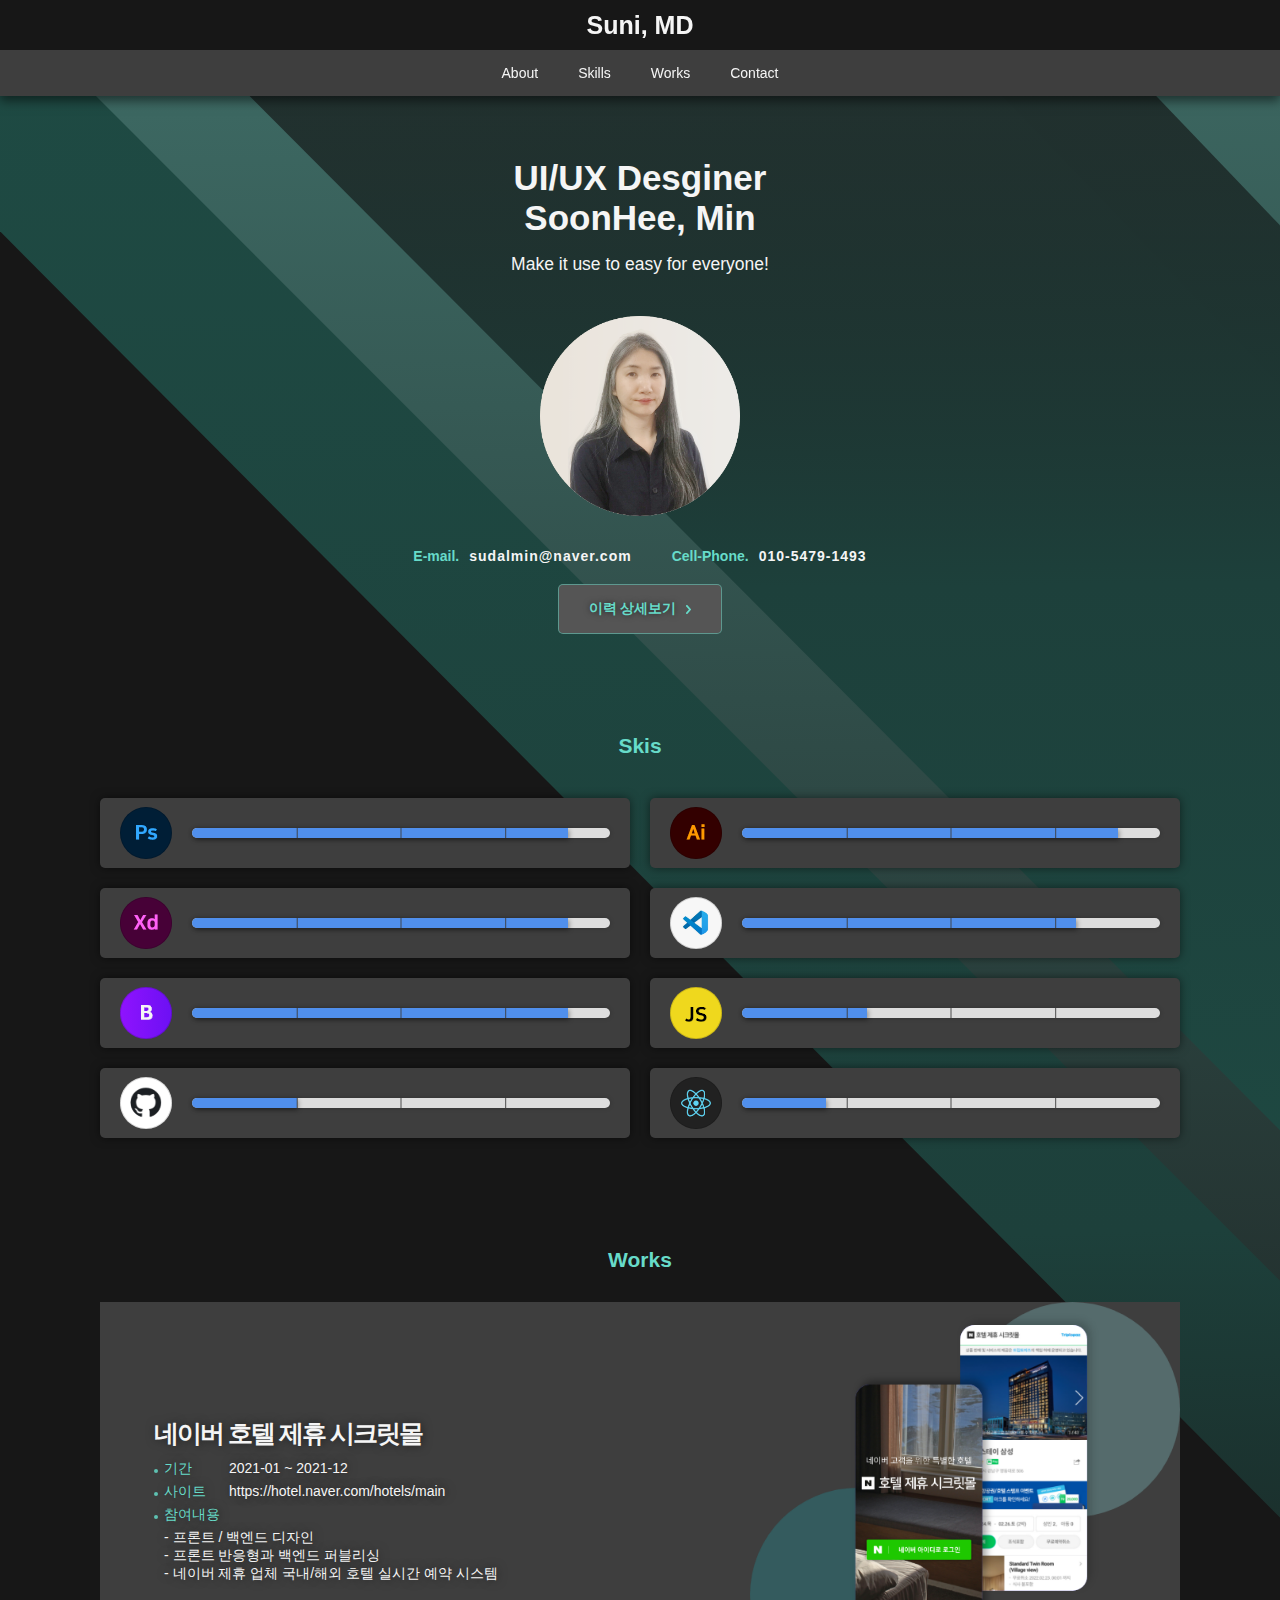
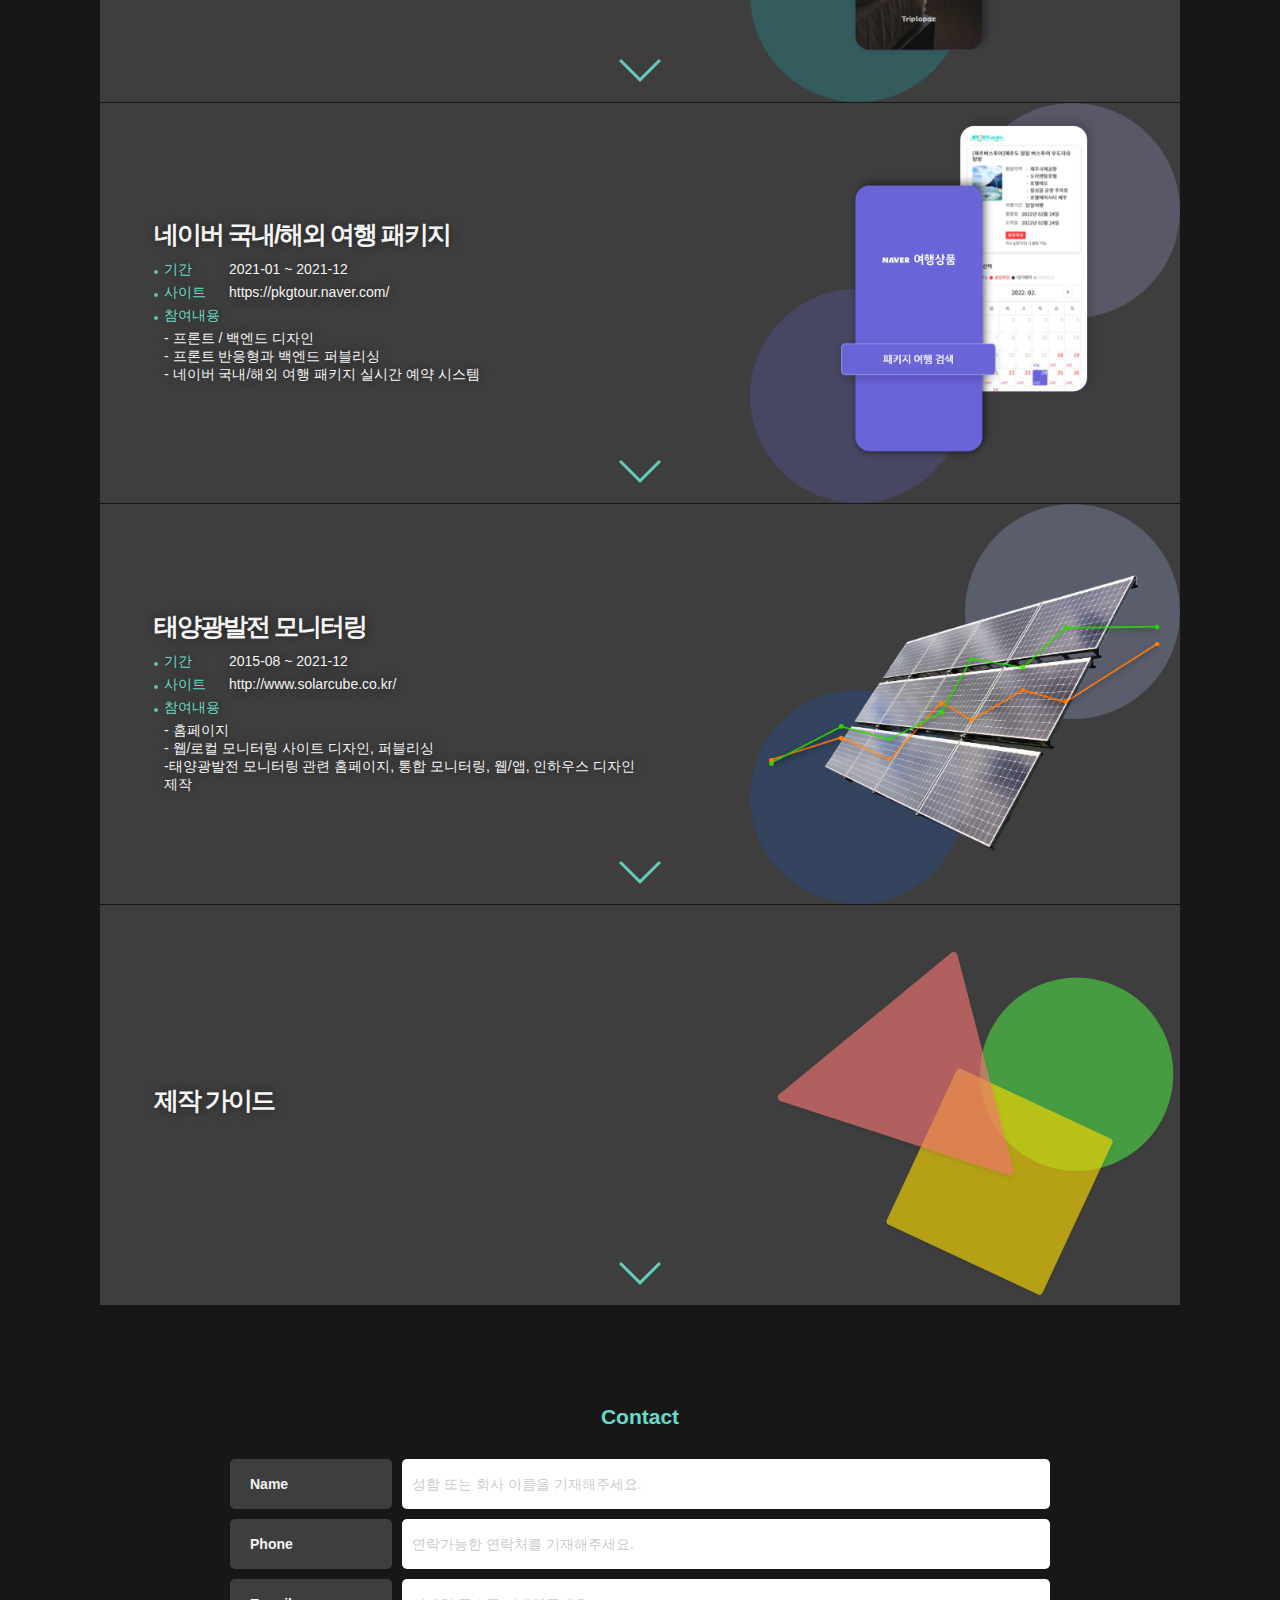
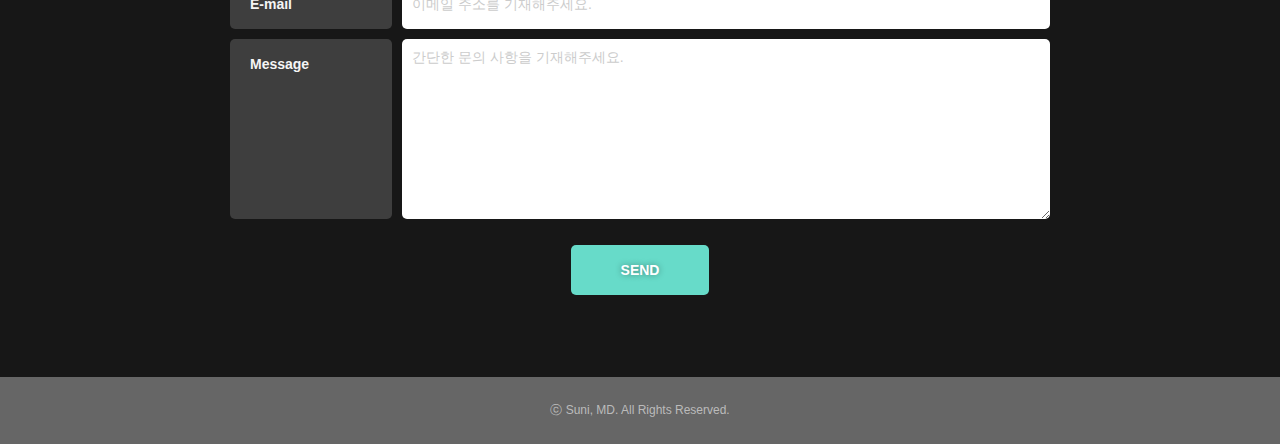
==== commit 0869a2d7: "textmodify" ====
--- a/index.html
+++ b/index.html
@@ -162,7 +162,7 @@
 
 				<!-- ------------------------------------ -->
 				<div class="p_skill" id="skills">
-					<h2>Skills</h2>
+					<h2>Skis</h2>
 					<ul>
 						<li>
 							<div class="sbox">
--- a/css/common.css
+++ b/css/common.css
@@ -159,8 +159,8 @@
 div.p_about div.con{ display: flex; align-items: center; justify-content: center; }
 div.p_about div.con dl{ font-weight: 500; margin: 0 20px; display: flex; }
 div.p_about div.con dl dt{ color: #67DBC9; font-weight: bold; padding-right: 10px; white-space: nowrap; }
-div.p_about div.con dl dd{ font-weight: bold; letter-spacing: 1px; white-space: nowrap; }
-div.p_about button.btn_resume{ margin: 0 auto; margin-top: 20px; background-color: #555555; color: #67DBC9; height: 50px; display: flex; align-items: center; justify-content: center;
+div.p_about div.con dl dd{ font-weight: bold; letter-spacing: 1px; white-space: nowrap; color: #f5f5f5; }
+div.p_about button.btn_resume{ white-space: nowrap; margin: 0 auto; margin-top: 20px; background-color: #555555; color: #67DBC9; height: 50px; display: flex; align-items: center; justify-content: center;
 	text-shadow: 0px 0px 6px rgba(0, 0, 0, 0.6); font-weight: bold; padding: 0 30px; border-radius: 5px;border:rgba(103, 219, 201, .5) solid 1px; }
 div.p_about button.btn_resume img{ margin-left: 10px; margin-top: 1px; }
 div.p_about button.btn_resume:hover{ background-color: #333333; border:rgba(103, 219, 201, .2) solid 1px; }
@@ -280,6 +280,7 @@
 div.p_Expe ul li span:last-child{ margin-right: 0; }
 div.p_Expe ul li span.c_name{ width: 100px; }
 div.p_Expe ul li span.c_local{ width: 40px; }
+div.p_Expe ul li span a{ color: #508FEC; word-break: break-all; }
 @media (max-width: 769px) {
 	div.p_Expe div{padding: 20px;}
 	div.p_Expe ul li{ padding-top: 0;}
@@ -340,7 +341,7 @@
   cursor: pointer;
   transition: 0.1s; height: 400px;
   position: relative;
-  background-repeat: no-repeat; background-position: right;
+  background-repeat: no-repeat; background-position: right; background-size: contain;
 }
 .accordion__btn.bg_1{background-image: url(../img/arc_1.png); }
 .accordion__btn.bg_2{background-image: url(../img/arc_3.png); }
@@ -436,7 +437,7 @@
 }
 
 @media (max-width: 576px) { 
-	.accordion__btn { height: 300px; background-position: -50% -70px; }
+	.accordion__btn { height: 300px; background-position: -50% -70px; background-size: inherit; }
 	.accordion__caption{ display: inline-block; padding: 0; position: relative; }
 	.accordion__caption div{ width: 100%; }
 	.accordion__caption div.title{ font-size: 13px; }
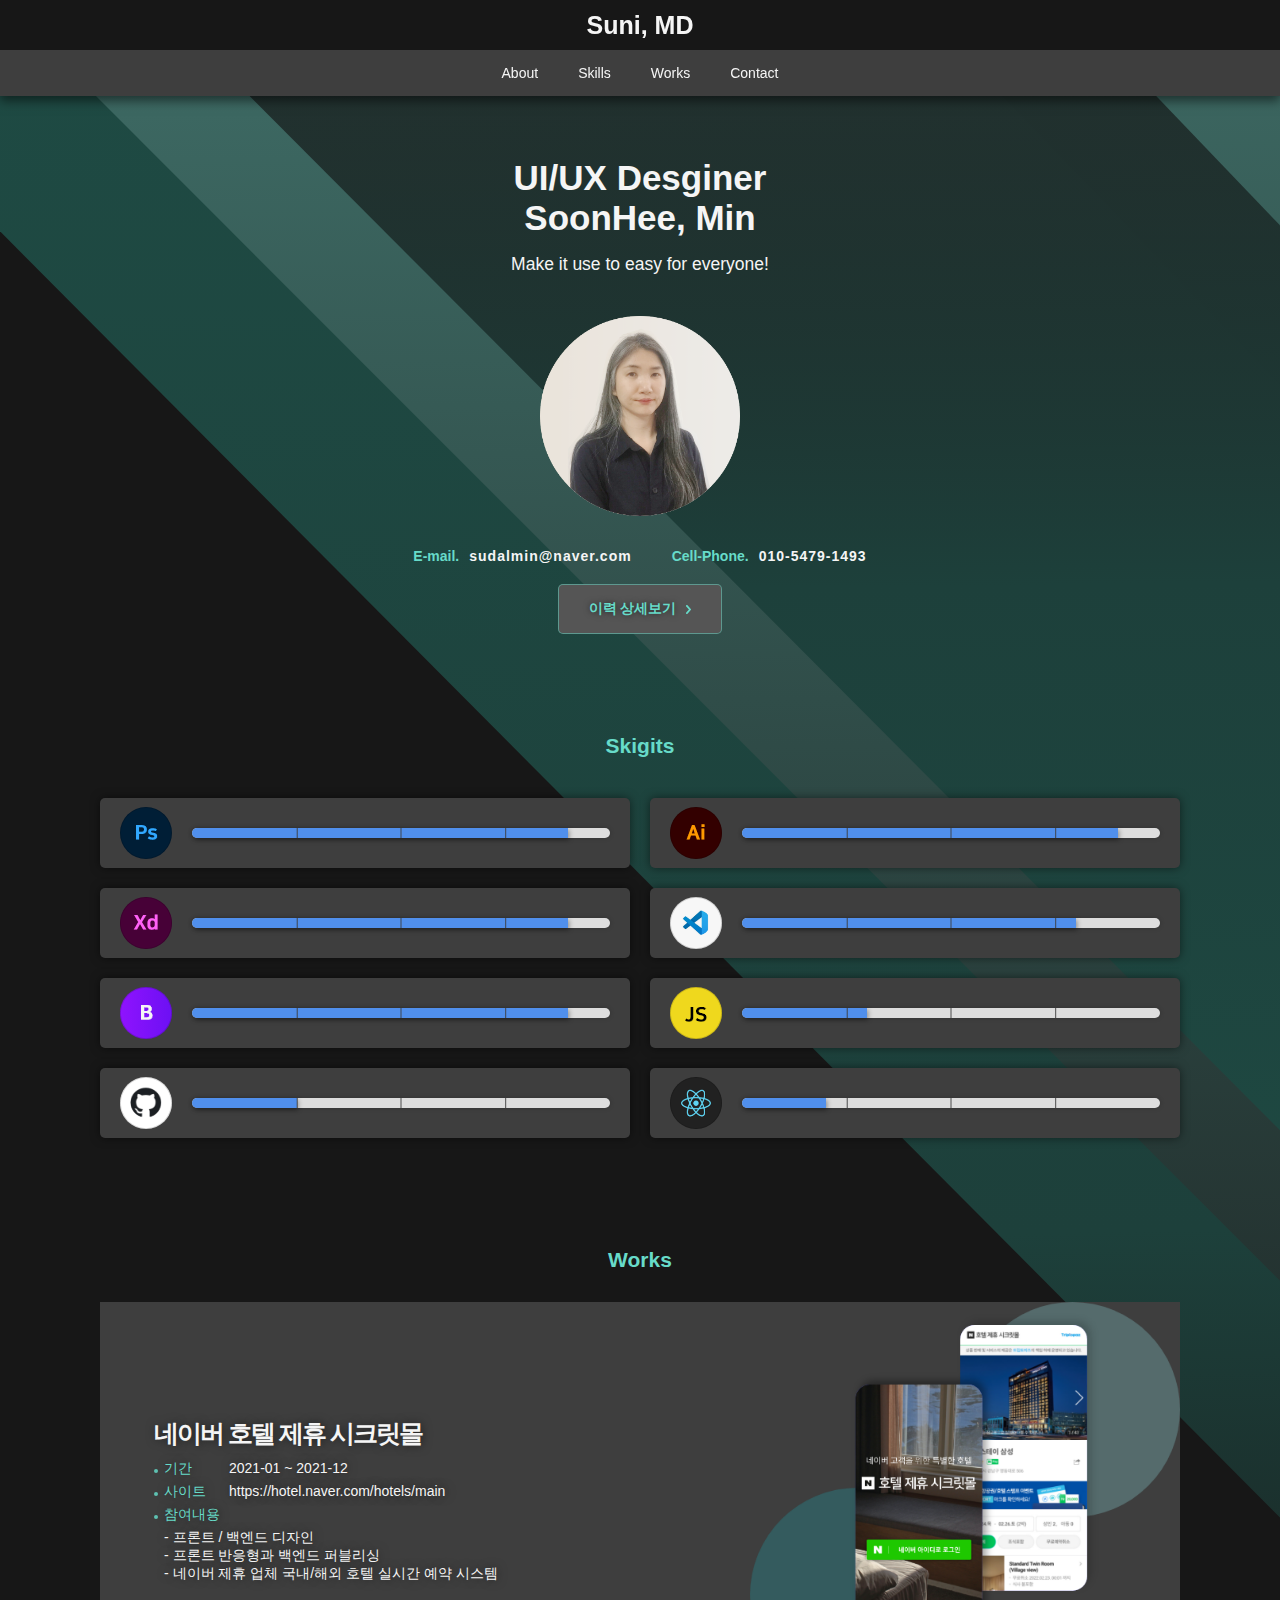
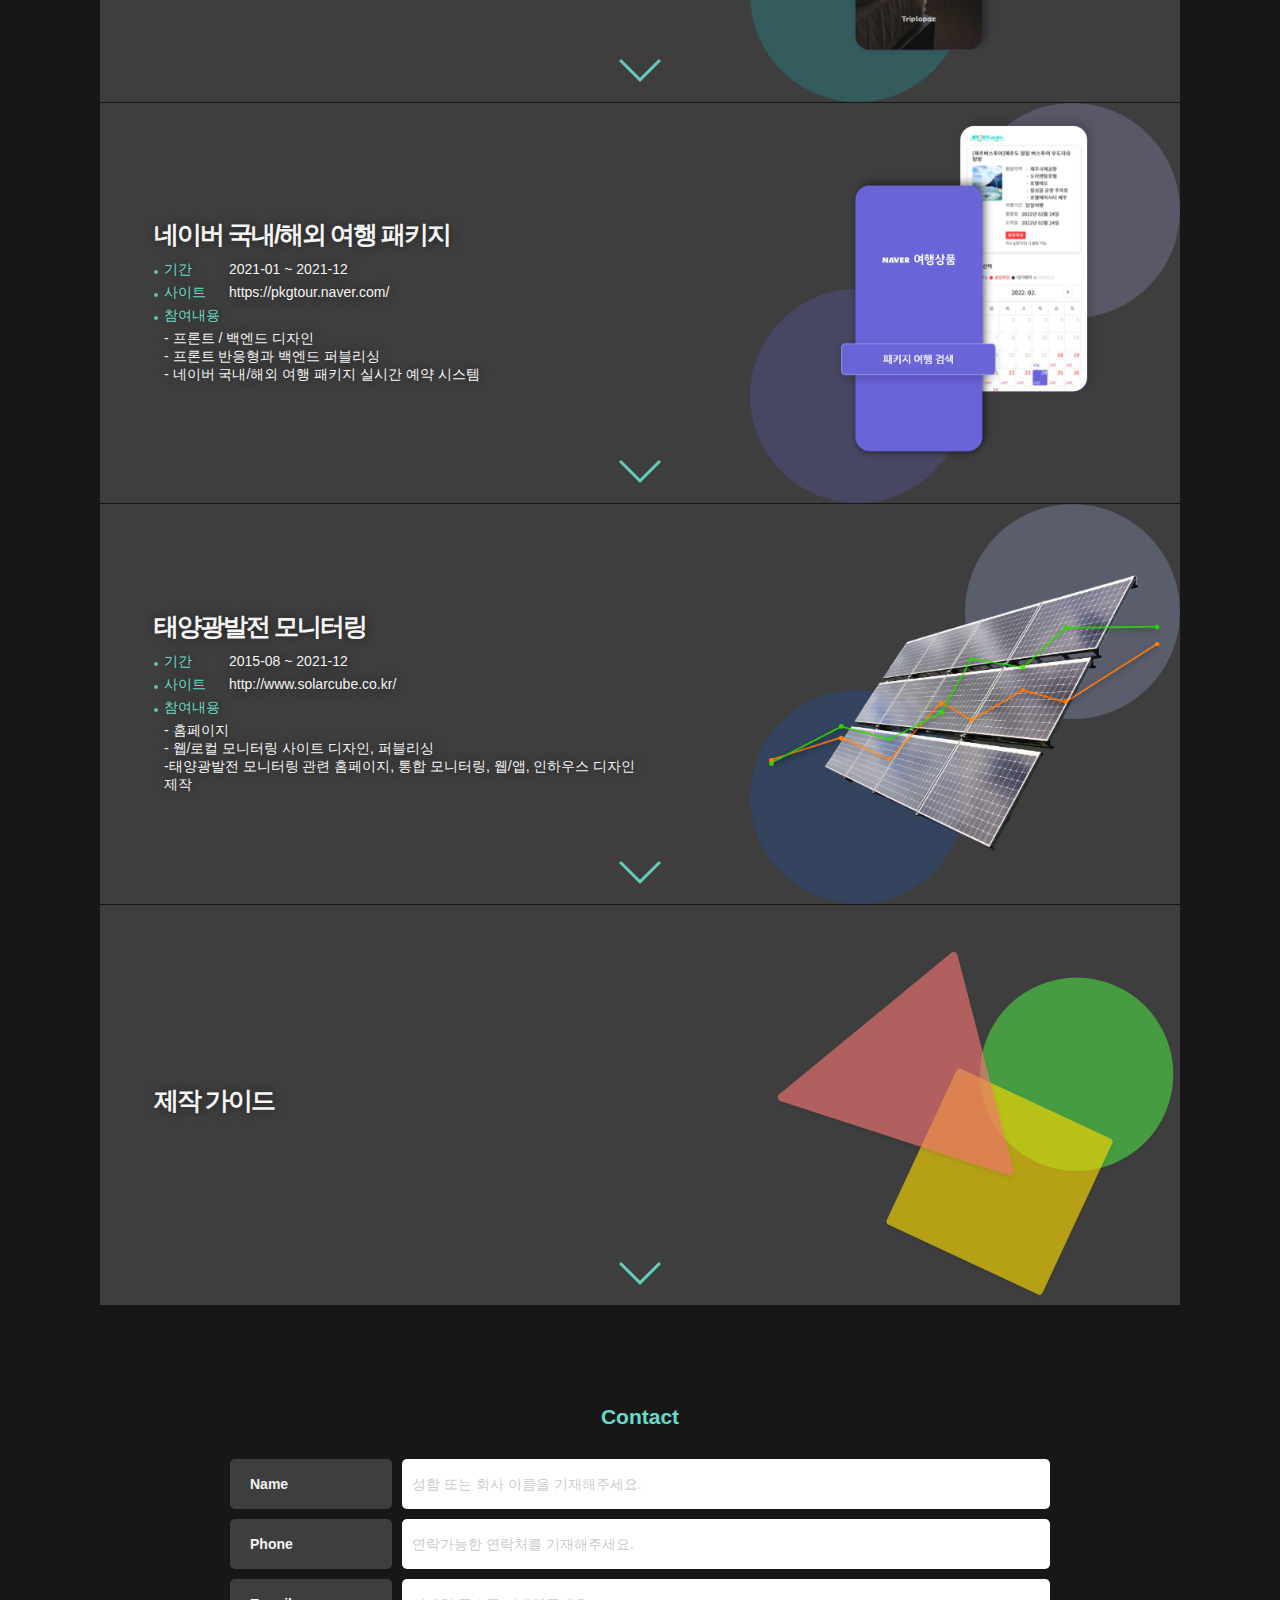
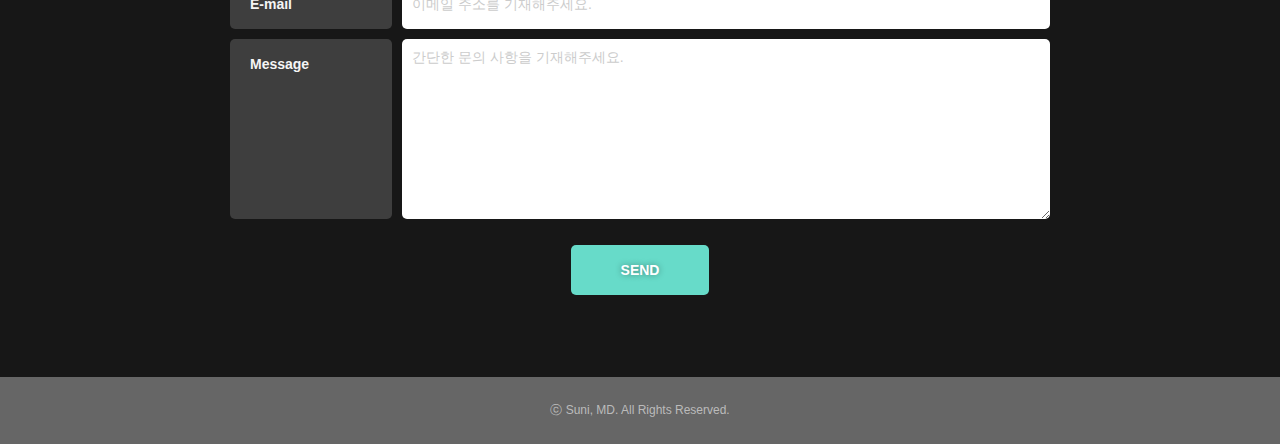
==== commit b117233d: "testd" ====
--- a/index.html
+++ b/index.html
@@ -162,7 +162,7 @@
 
 				<!-- ------------------------------------ -->
 				<div class="p_skill" id="skills">
-					<h2>Skis</h2>
+					<h2>Skigits</h2>
 					<ul>
 						<li>
 							<div class="sbox">
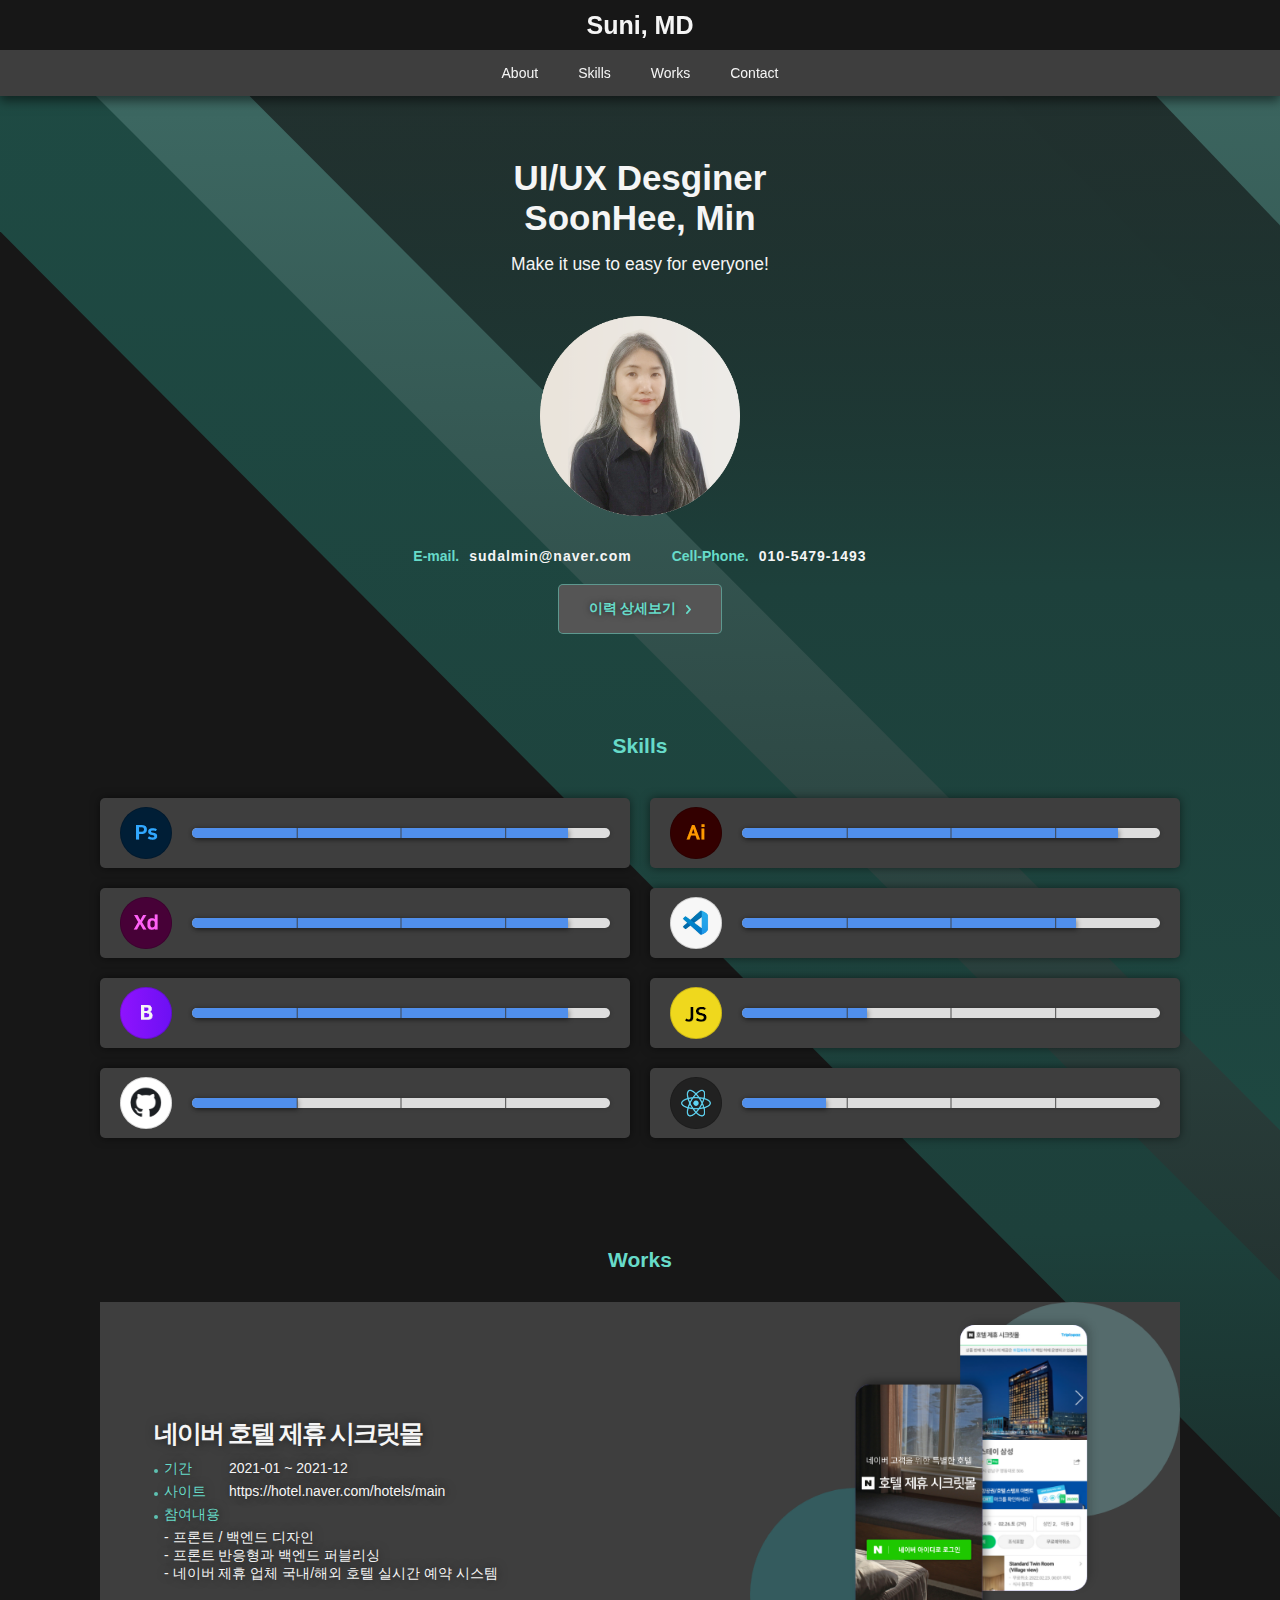
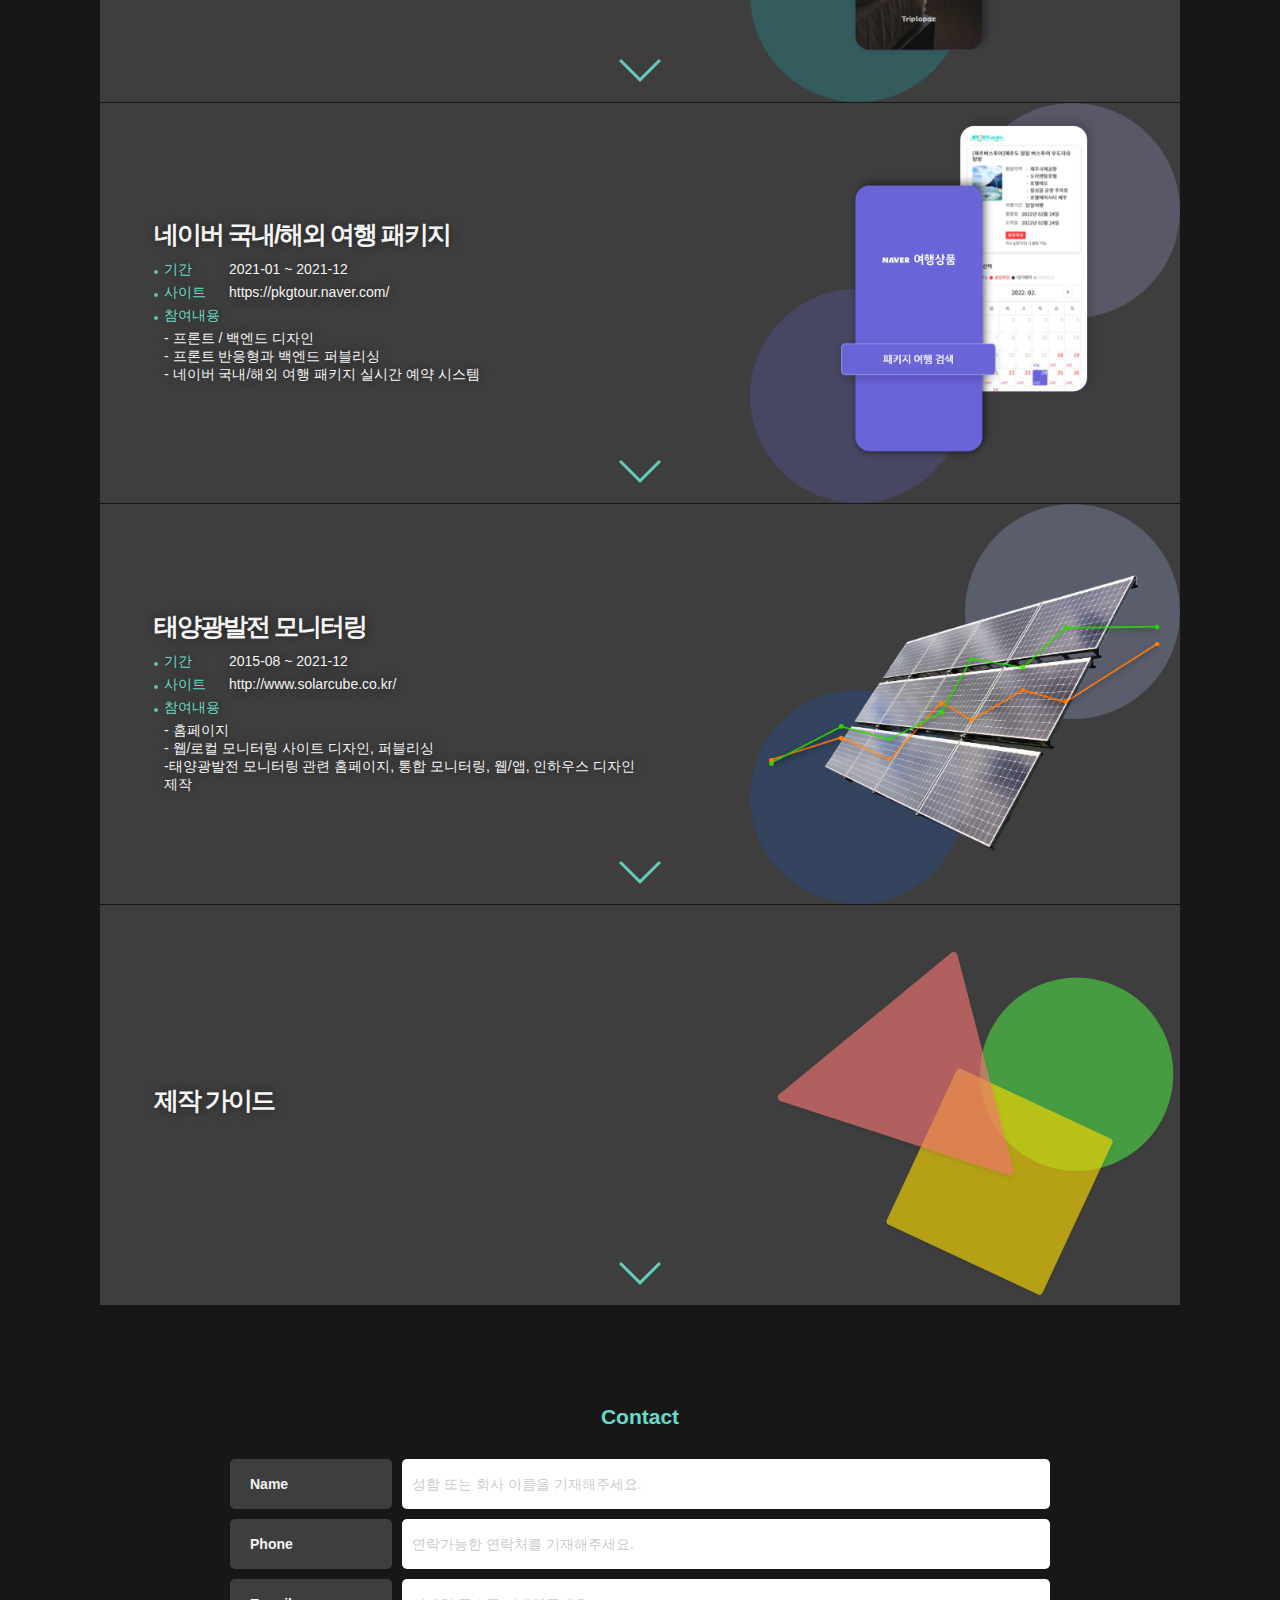
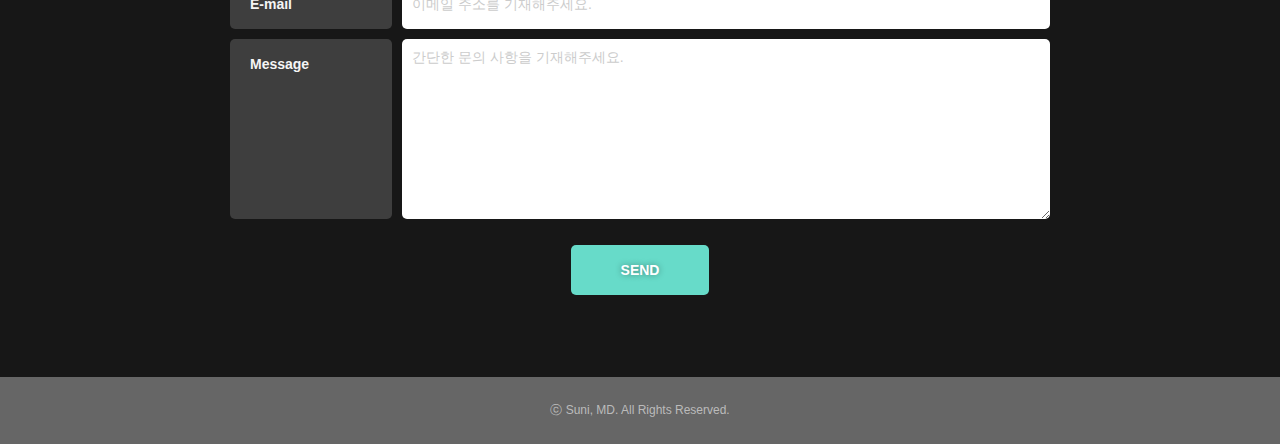
==== commit 156cb921: "test2" ====
--- a/index.html
+++ b/index.html
@@ -162,7 +162,7 @@
 
 				<!-- ------------------------------------ -->
 				<div class="p_skill" id="skills">
-					<h2>Skigits</h2>
+					<h2>Skills</h2>
 					<ul>
 						<li>
 							<div class="sbox">
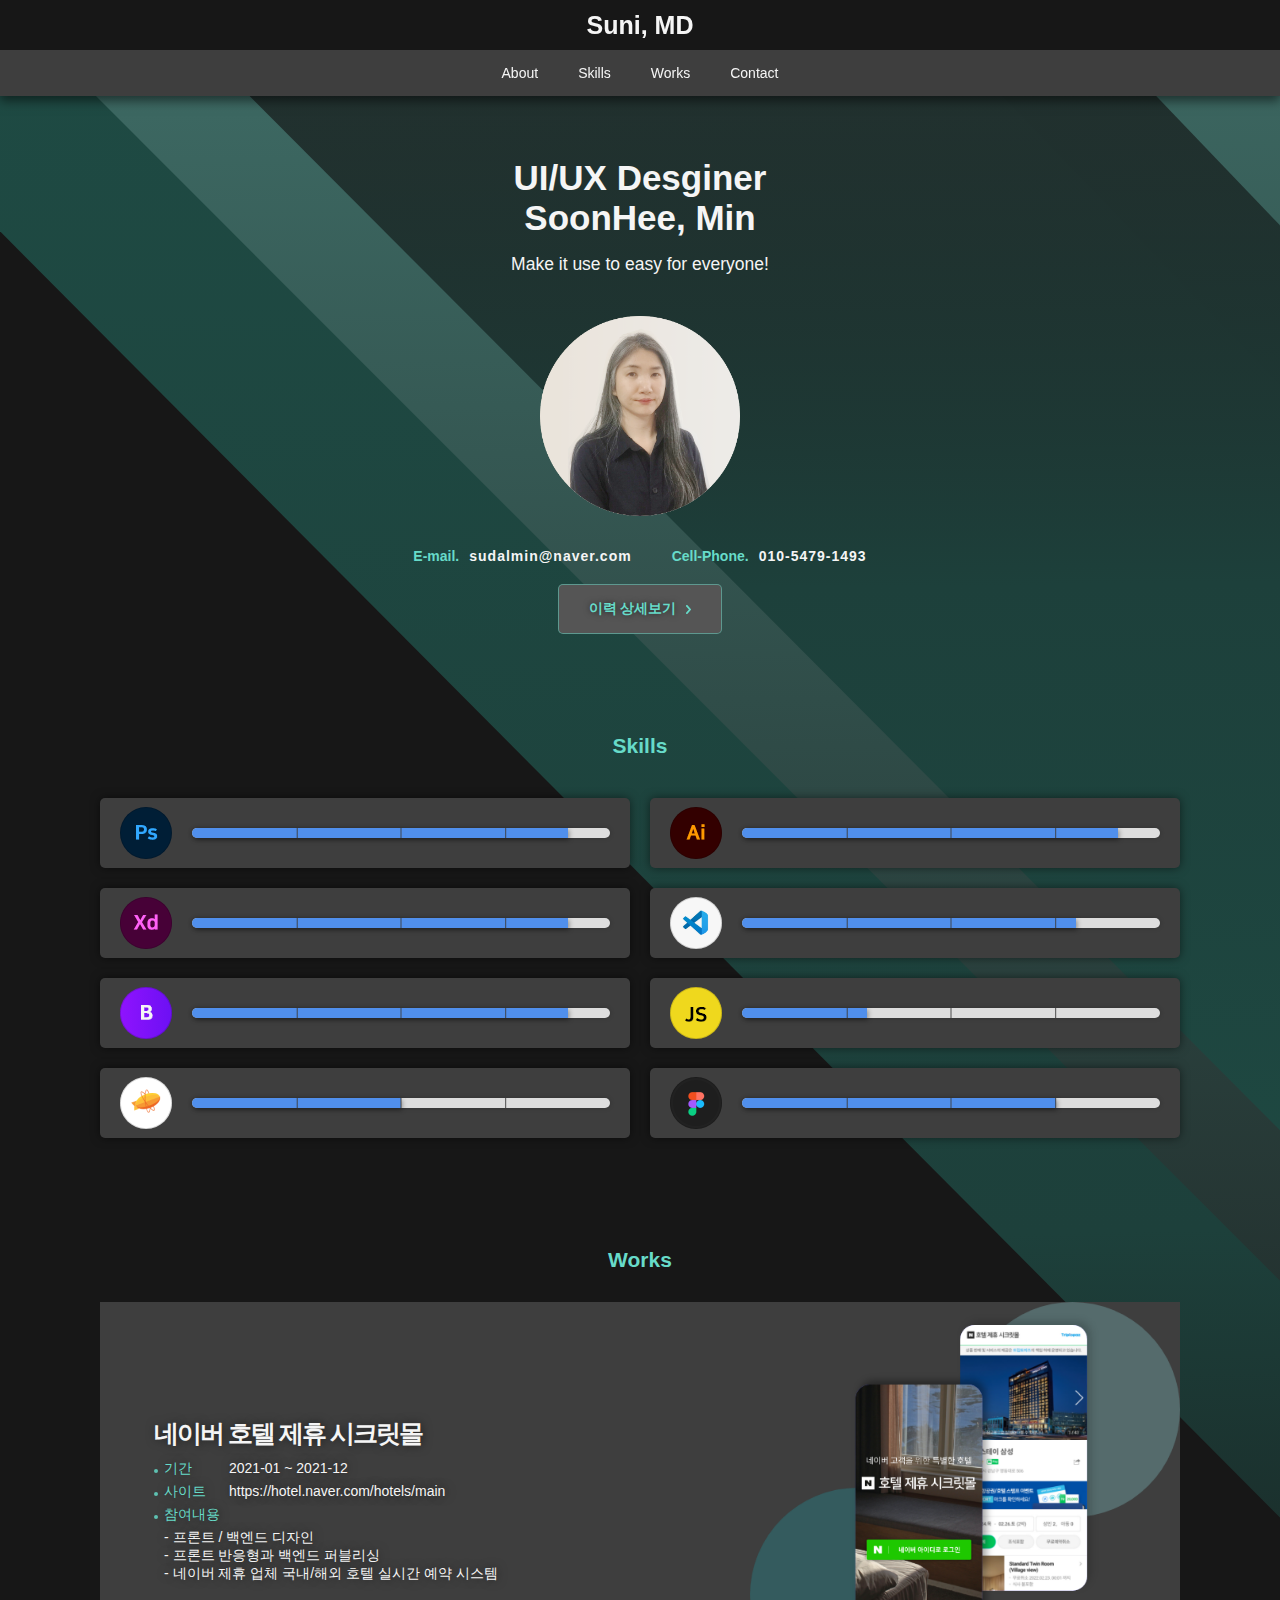
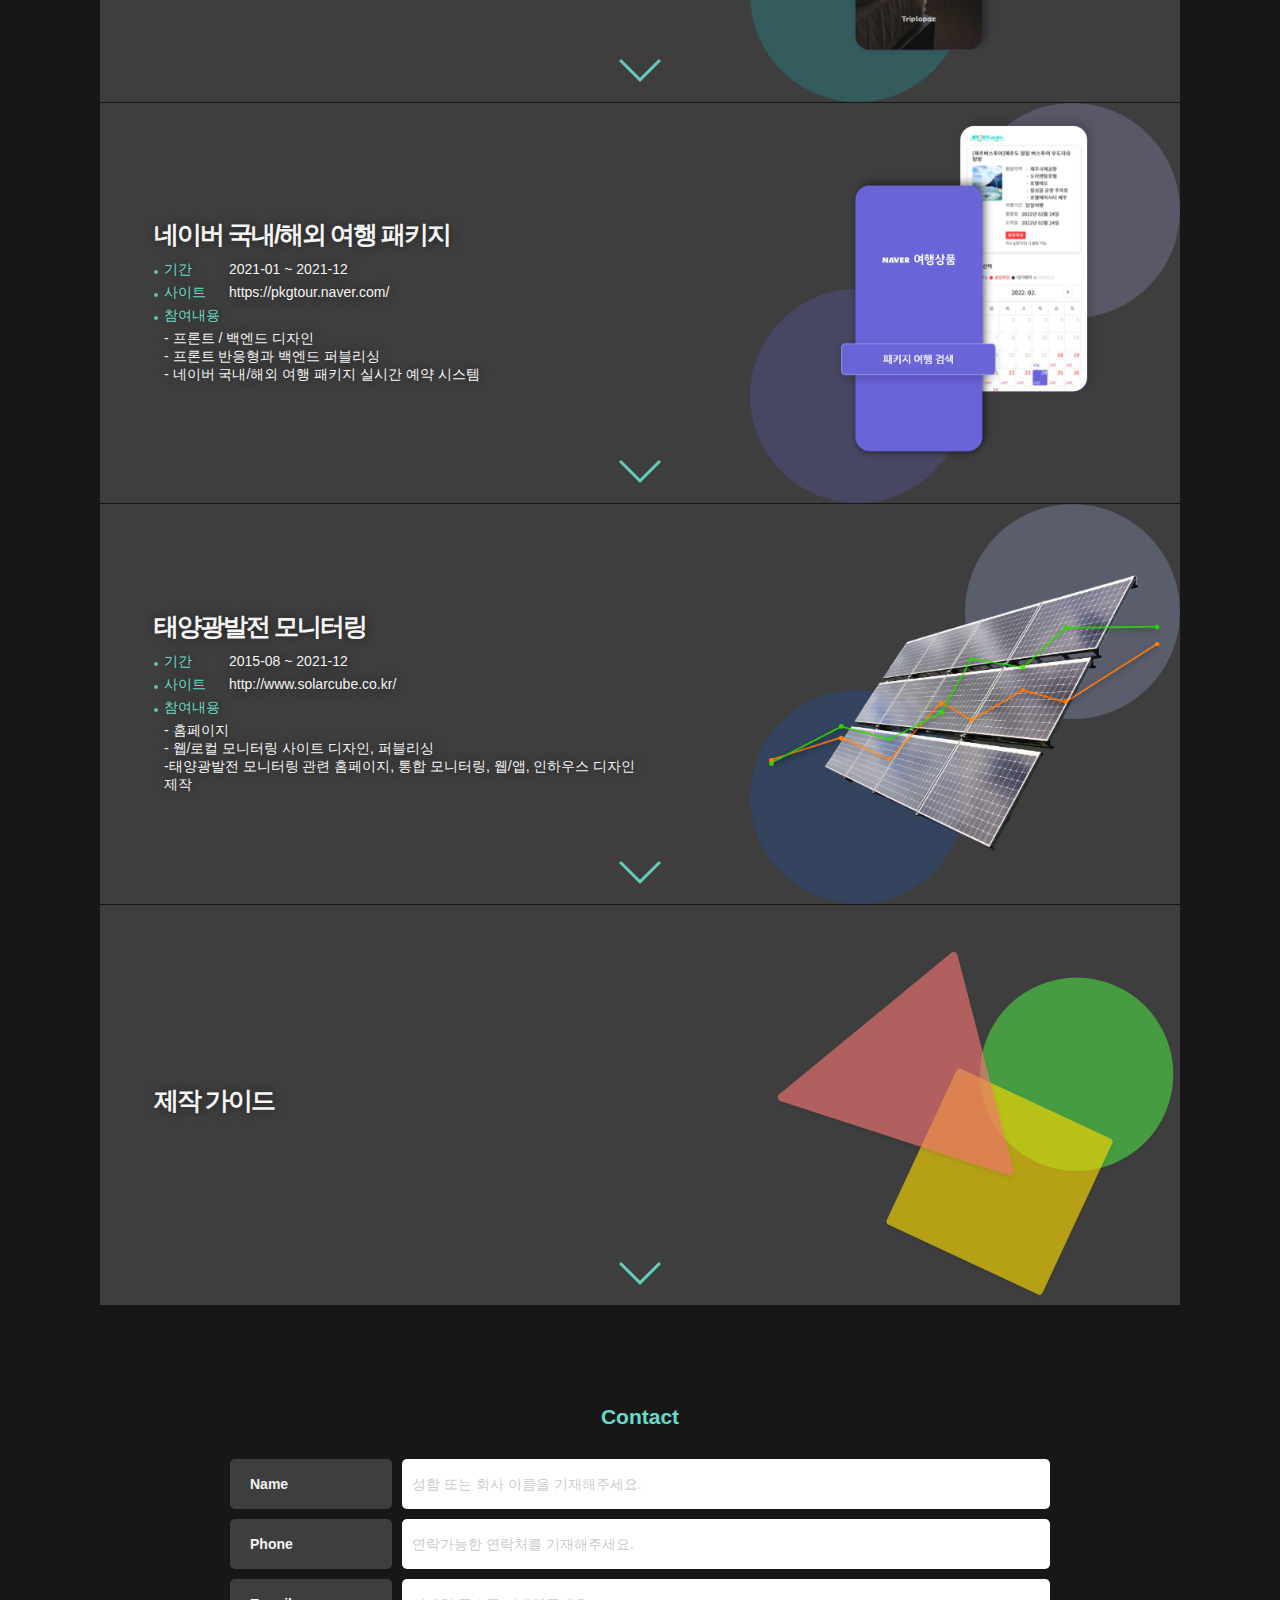
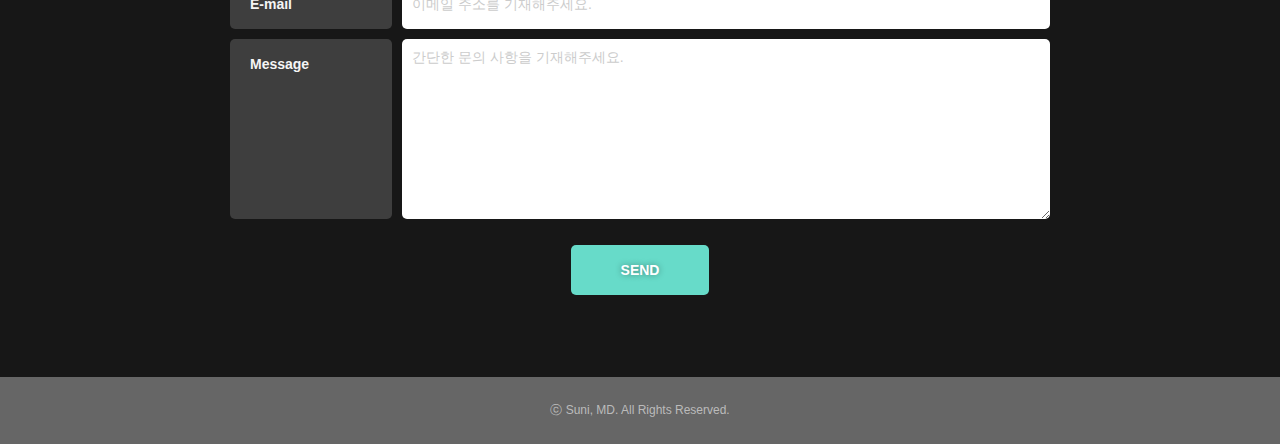
==== commit b78d9428: "imgadd2" ====
--- a/index.html
+++ b/index.html
@@ -223,7 +223,7 @@
 								<div class="ic_gpro posi_07"></div>
 								<div class="bar">
 									<div class="line"></div>
-									<span style="width:25%;"></span>
+									<span style="width:50%;"></span>
 								</div>
 							</div>
 						</li>
@@ -232,7 +232,7 @@
 								<div class="ic_gpro posi_08"></div>
 								<div class="bar">
 									<div class="line"></div>
-									<span style="width:20%;"></span>
+									<span style="width:75%;"></span>
 								</div>
 							</div>
 						</li>
